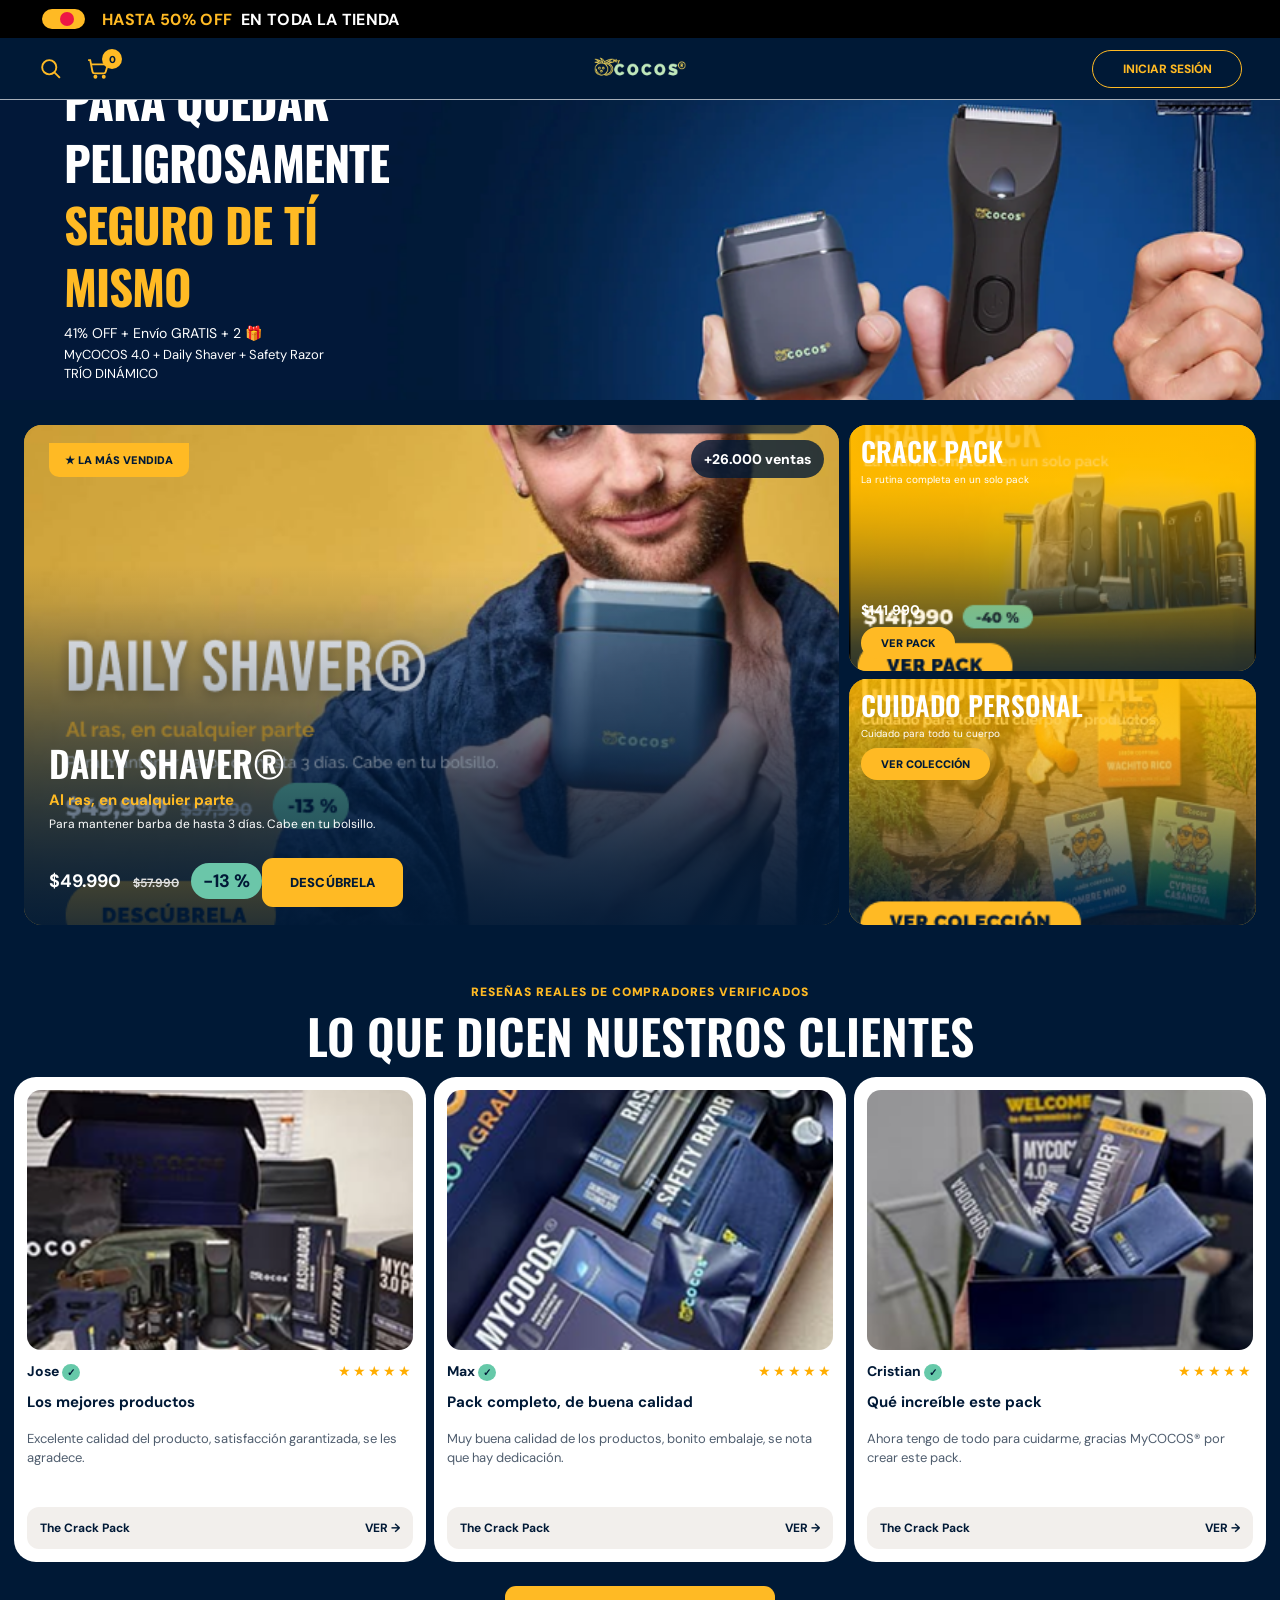
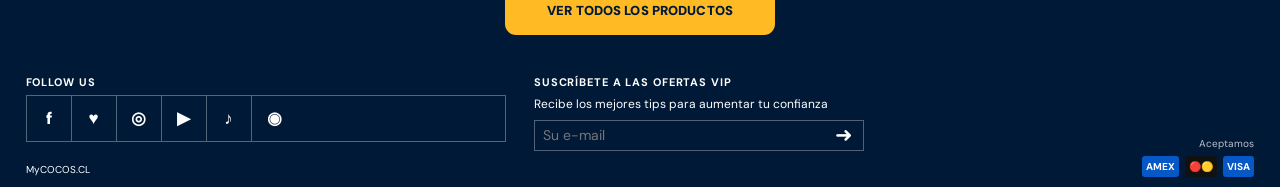
==== index.html @ d2a51f6f "Fix home hero banner to fill full-width image area" ====
<!doctype html>
<html lang="es">

<head>
    <meta charset="utf-8">
    <meta name="viewport" content="width=device-width, initial-scale=1">
    <meta name="theme-color" content="#001936">
    <meta name="description" content="MyCOCOS: herramientas y packs para el cuidado masculino.">
    <title>MyCOCOS® | Cuidado masculino</title>
    <link rel="preconnect" href="https://fonts.googleapis.com">
    <link rel="preconnect" href="https://fonts.gstatic.com" crossorigin>
    <link
        href="https://fonts.googleapis.com/css2?family=DM+Sans:wght@400;500;600;700;800;900&family=Oswald:wght@500;600;700&display=swap"
        rel="stylesheet">
    <link rel="stylesheet" href="static/css/style.css?v=20261113-homebanner">
    <script src="static/js/script.js?v=20261113-homebanner" defer></script>
</head>

<body>
    <div class="sale-bar"><span class="sale-switch"><i></i></span><strong>HASTA 50% OFF</strong><b>EN TODA LA TIENDA</b>
    </div>
    <header class="site-header">
        <div class="header-left"><button class="icon-button" id="searchToggle" aria-label="Buscar"><svg
                    viewBox="0 0 24 24">
                    <circle cx="10.8" cy="10.8" r="6.8" />
                    <path d="m16 16 5 5" />
                </svg></button><a class="header-cart" href="pages/carrito.html" aria-label="Carrito"><svg
                    viewBox="0 0 24 24">
                    <path d="M3 4h2l2.2 11.1a2 2 0 0 0 2 1.6h8.7a2 2 0 0 0 1.9-1.4L22 8H6" />
                    <circle cx="10" cy="20" r="1" />
                    <circle cx="18" cy="20" r="1" />
                </svg><span id="headerCartCount">0</span></a></div><a class="brand" href="index.html"><img
                src="static/images/logo.png" alt="MyCOCOS"></a><a class="account-link"
            href="pages/registro.html">INICIAR SESIÓN</a><button class="menu-toggle" id="menuToggle"
            aria-label="Abrir navegación"><span></span><span></span><span></span></button>
    </header>
    <nav class="mobile-nav" id="mainNav"><a href="index.html">Inicio</a><a href="pages/packs.html">Packs & Kits</a><a
            href="pages/registro.html">Registrarse</a><a href="pages/carrito.html">Carrito</a></nav>
    <div class="search-panel" id="searchPanel" hidden><input id="siteSearch" type="search"
            placeholder="Buscar productos..."><button id="searchGo">BUSCAR</button></div>
    <main class="page-shell">
        <section class="home-hero">
            <div class="hero-copy">
                <p class="hero-rating">★★★★★ &nbsp; +4.500 reseñas &nbsp; | &nbsp; Marca #1 en cuidado masculino</p>
                <h1>PARA QUEDAR<br>PELIGROSAMENTE<br><em>SEGURO DE TÍ<br>MISMO</em></h1>
                <p class="hero-offer">41% OFF + Envío GRATIS + 2 🎁</p>
                <p class="hero-products">MyCOCOS 4.0 + Daily Shaver + Safety Razor<br>TRÍO DINÁMICO</p><a
                    class="yellow-button" href="pages/packs.html">VER TODOS LOS PRODUCTOS</a>
            </div>
            <div class="hero-image"><img src="static/images/bannerAzul.png"
                    alt="Herramientas de cuidado personal MyCOCOS"></div>
        </section>
        <section class="home-feature-grid">
            <article class="feature-main"><img src="static/images/dialyShaverAdd.png" alt="Daily Shaver MyCOCOS">
                <div class="feature-overlay"><span class="ribbon">★ LA MÁS VENDIDA</span><span
                        class="sales-pill">+26.000 ventas</span>
                    <div>
                        <h2>DAILY SHAVER®</h2>
                        <h3>Al ras, en cualquier parte</h3>
                        <p>Para mantener barba de hasta 3 días. Cabe en tu bolsillo.</p><strong>$49.990
                            <del>$57.990</del> <i>-13 %</i></strong><a href="pages/packs.html"
                            class="yellow-button">DESCÚBRELA</a>
                    </div>
                </div>
            </article>
            <div class="feature-side">
                <article><img src="static/images/crackPackAdd.png" alt="The Crack Pack">
                    <div>
                        <h2>CRACK PACK</h2>
                        <p>La rutina completa en un solo pack</p><strong>$141.990</strong><a href="pages/packs.html">VER
                            PACK</a>
                    </div>
                </article>
                <article><img
                        src="static/images/CuidadoPersonalAdd.png"
                        alt="Cuidado personal">
                    <div>
                        <h2>CUIDADO PERSONAL</h2>
                        <p>Cuidado para todo tu cuerpo</p><a href="pages/packs.html">VER COLECCIÓN</a>
                    </div>
                </article>
            </div>
        </section>
        <section class="reviews-section">
            <p class="eyebrow">RESEÑAS REALES DE COMPRADORES VERIFICADOS</p>
            <h2>LO QUE DICEN NUESTROS CLIENTES</h2>
            <div class="review-grid">
                <article class="review-card"><img src="static/images/Foto de Jose con The Crack Pack.png"
                        alt="Productos MyCOCOS">
                    <div class="review-head"><b>Jose <i>✓</i></b><span>★★★★★</span></div>
                    <h3>Los mejores productos</h3>
                    <p>Excelente calidad del producto, satisfacción garantizada, se les agradece.</p><a
                        href="pages/packs.html">The Crack Pack <b>VER →</b></a>
                </article>
                <article class="review-card"><img src="static/images/Foto de Max con The Crack Pack.png"
                        alt="Pack MyCOCOS">
                    <div class="review-head"><b>Max <i>✓</i></b><span>★★★★★</span></div>
                    <h3>Pack completo, de buena calidad</h3>
                    <p>Muy buena calidad de los productos, bonito embalaje, se nota que hay dedicación.</p><a
                        href="pages/packs.html">The Crack Pack <b>VER →</b></a>
                </article>
                <article class="review-card"><img src="static/images/Foto de Cristian con The Crack Pack.png"
                        alt="Cliente con pack MyCOCOS">
                    <div class="review-head"><b>Cristian <i>✓</i></b><span>★★★★★</span></div>
                    <h3>Qué increíble este pack</h3>
                    <p>Ahora tengo de todo para cuidarme, gracias MyCOCOS® por crear este pack.</p><a
                        href="pages/packs.html">The Crack Pack <b>VER →</b></a>
                </article>
            </div><a href="pages/packs.html" class="yellow-button reviews-cta">VER TODOS LOS PRODUCTOS</a>
        </section>
    </main>
    <footer class="site-footer">
        <div class="social-footer">
            <p>FOLLOW US</p>
            <div class="social-icons"><a href="#" aria-label="Facebook">f</a><a href="#" aria-label="Twitter">♥</a><a
                    href="#" aria-label="Instagram">◎</a><a href="#" aria-label="YouTube">▶</a><a href="#"
                    aria-label="TikTok">♪</a><a href="#" aria-label="Spotify">◉</a></div><small>MyCOCOS.CL</small>
        </div>
        <div class="newsletter">
            <p>SUSCRÍBETE A LAS OFERTAS VIP</p><span>Recibe los mejores tips para aumentar tu confianza</span>
            <form id="newsletterForm"><input type="email" placeholder="Su e-mail" required><button
                    aria-label="Suscribirse">➜</button></form>
        </div>
        <div class="payments"><span>Aceptamos</span><b>AMEX</b><b>🔴🟡</b><b>VISA</b></div>
    </footer>
    <div class="toast" id="toast" role="status" hidden></div>
</body>

</html>
---- static/css/style.css ----
:root{--blue:#001936;--gold:#ffba24;--ink:#050505;--white:#fff;--mint:#c7e8c7;--font:'DM Sans',Arial,sans-serif;--display:'Oswald',Impact,sans-serif}
*{box-sizing:border-box}html{scroll-behavior:smooth}body{margin:0;background:var(--blue);color:#fff;font-family:var(--font);font-size:14px}a{color:inherit;text-decoration:none}button,input{font:inherit}button{cursor:pointer}[hidden]{display:none!important}
.sale-bar{height:38px;background:#000;display:flex;align-items:center;gap:9px;padding:0 clamp(18px,4.3vw,42px);font-size:clamp(11px,1.6vw,16px);font-weight:900;letter-spacing:.02em}.sale-bar strong{color:var(--gold)}.sale-switch{width:43px;height:20px;border-radius:20px;background:var(--gold);display:inline-flex;align-items:center;padding:3px;margin-right:8px}.sale-switch i{width:14px;height:14px;border-radius:50%;background:#ed1745;margin-left:15px}
.site-header{height:62px;background:var(--blue);display:grid;grid-template-columns:1fr 1fr 1fr;align-items:center;padding:0 clamp(18px,4vw,38px);border-bottom:1px solid rgba(255,255,255,.65);position:relative;z-index:10}.header-left{display:flex;align-items:center;gap:22px}.icon-button,.header-cart{border:0;background:none;color:var(--gold);padding:0;display:flex;align-items:center;position:relative}.icon-button svg,.header-cart svg{width:25px;height:25px;fill:none;stroke:currentColor;stroke-width:1.8}.header-cart span{position:absolute;left:17px;top:-7px;background:var(--gold);color:var(--blue);width:20px;height:20px;border-radius:50%;display:grid;place-items:center;font-size:10px;font-weight:900}.brand{justify-self:center;display:flex;align-items:center}.brand img{width:165px;height:48px;object-fit:contain}.account-link{justify-self:end;border:1px solid var(--gold);border-radius:30px;color:var(--gold);font-size:12px;font-weight:800;padding:10px 28px;min-width:150px;text-align:center}.menu-toggle{display:none}.mobile-nav{display:none}.search-panel{position:absolute;right:20px;top:100px;z-index:20;background:#fff;padding:12px;box-shadow:0 5px 20px #0004}.search-panel input{padding:12px;border:1px solid #ddd}.search-panel button{padding:12px;background:var(--gold);border:0;font-weight:800}
.page-section{display:block}
.home-hero{min-height:390px;display:grid;grid-template-columns:48% 52%;align-items:center;position:relative;overflow:hidden;padding:28px clamp(24px,10.2vw,90px);background:radial-gradient(ellipse at 80% 50%,#124b88 0,#062d59 45%,var(--blue) 78%)}.hero-copy{position:relative;z-index:2}.hero-rating{font-size:11px;font-weight:700;margin:0 0 12px}.hero-rating:first-letter{color:var(--gold)}.home-hero h1{font:700 clamp(35px,4.3vw,47px)/1.32 var(--display);margin:0;letter-spacing:-.02em}.home-hero h1 em{font-style:normal;color:var(--gold)}.hero-offer{margin:7px 0 0;font-size:14px}.hero-products{margin:4px 0 15px;font-size:13px;line-height:1.4}.hero-image{height:100%;min-height:320px;display:flex;align-items:center;justify-content:center}.hero-image img{width:100%;height:100%;max-height:380px;object-fit:contain}.yellow-button{display:inline-flex;align-items:center;justify-content:center;background:var(--gold);color:var(--blue);font-weight:900;border-radius:11px;padding:16px 28px;font-size:13px;letter-spacing:.01em}.hero-copy .yellow-button{position:absolute;right:-410px;bottom:-48px;min-width:270px}
.home-feature-grid{padding:25px clamp(18px,3vw,24px);display:grid;grid-template-columns:2fr 1fr;gap:8px;background:var(--blue)}.feature-main,.feature-side article{position:relative;overflow:hidden;border-radius:18px;min-height:400px;background:#d5a32d}.feature-main>img{width:100%;height:100%;position:absolute;inset:0;object-fit:cover}.feature-overlay{position:absolute;inset:0;padding:18px 25px;display:flex;flex-direction:column;justify-content:space-between;background:linear-gradient(0deg,#001936d9,transparent 72%)}.ribbon{background:var(--gold);color:var(--blue);padding:10px 16px;border-radius:0 0 10px 10px;align-self:flex-start;font-weight:900;font-size:11px}.sales-pill{position:absolute;right:15px;top:15px;background:#001936c9;border-radius:20px;padding:10px 13px;font-weight:800}.feature-overlay h2,.feature-side h2{font:600 36px/1.05 var(--display);margin:0 0 8px}.feature-overlay h3{color:var(--gold);font-size:15px;margin:0 0 6px}.feature-overlay p{font-size:12px;margin:0 0 8px}.feature-overlay strong{font-size:18px}.feature-overlay del{font-size:12px;color:#ddd;margin-left:8px}.feature-overlay strong i{font-style:normal;background:#6bc6a9;color:var(--blue);padding:6px 12px;border-radius:18px;margin-left:8px}.feature-overlay .yellow-button{margin-top:18px}.feature-side{display:grid;grid-template-rows:1fr 1fr;gap:8px}.feature-side article{min-height:196px}.feature-side article>img{width:100%;height:100%;position:absolute;inset:0;object-fit:cover}.feature-side article:after{content:"";position:absolute;inset:0;background:linear-gradient(180deg,#ffb900d9,transparent 90%)}.feature-side article div{position:absolute;z-index:1;inset:12px;display:flex;flex-direction:column;align-items:flex-start}.feature-side h2{font-size:27px}.feature-side p{font-size:10px;margin:0}.feature-side strong{margin-top:auto;font-size:14px}.feature-side a{background:var(--gold);color:var(--blue);padding:9px 20px;border-radius:20px;font-size:11px;font-weight:900;margin-top:8px}
.reviews-section{padding:34px 14px 25px;text-align:center}.eyebrow{color:var(--gold);font-size:12px;font-weight:900;letter-spacing:.08em;margin:0 0 10px}.reviews-section>h2{font:600 clamp(31px,4.3vw,48px)/1.1 var(--display);margin:0 0 14px}.review-grid{display:grid;grid-template-columns:repeat(3,minmax(0,1fr));gap:8px}.review-card{background:#fff;color:var(--blue);border-radius:22px;padding:13px;text-align:left;display:flex;flex-direction:column;min-width:0}.review-card>img{width:100%;height:230px;object-fit:cover;border-radius:14px}.review-head{display:flex;justify-content:space-between;align-items:center;margin:12px 0 8px}.review-head b{font-size:14px}.review-head i{font-style:normal;background:#66c9a9;border-radius:50%;padding:2px 5px;font-size:10px}.review-head span{color:#ffad00;letter-spacing:2px}.review-card h3{font-size:15px;margin:4px 0}.review-card p{color:#4f5d6e;line-height:1.5;font-size:13px;min-height:65px}.review-card>a{background:#f2efec;border-radius:12px;padding:13px;margin-top:auto;font-size:12px;font-weight:700;display:flex;justify-content:space-between}.reviews-cta{margin-top:24px;min-width:270px}
.packs-page{background:var(--blue)}.packs-banner{height:185px;background:linear-gradient(110deg,#ffb900,#ffdc45);color:#fff;display:flex;align-items:center;justify-content:space-between;padding:18px 3.5%;overflow:hidden}.packs-banner h1{font:700 clamp(27px,4vw,39px)/1.05 var(--font);margin:0 0 8px}.packs-banner strong{font-size:11px}.packs-banner small{display:block;font-size:8px}.packs-banner img{height:100%;width:52%;object-fit:contain;object-position:center}
.catalog-section{padding:32px 2.7% 24px}.product-grid{display:grid;grid-template-columns:repeat(2,minmax(0,1fr));gap:28px 5.5%}.product-card{min-width:0;color:#fff}.product-photo{position:relative;background:#f1eeeb;aspect-ratio:1/1;overflow:hidden}.product-photo img{width:100%;height:100%;object-fit:contain}.discount-tag,.gift-tag,.new-tag{position:absolute;top:7px;left:7px;background:#65c9aa;color:var(--blue);font-size:9px;font-weight:900;padding:5px 7px;border-radius:3px}.gift-tag{left:auto;right:7px}.new-tag{left:auto;right:7px;top:40px;background:var(--blue);color:#fff;font-size:18px}.product-info{padding:9px 0 0}.product-info h3{font-size:10px;line-height:1.25;text-transform:uppercase;font-weight:500;margin:0 0 6px;min-height:25px}.product-rating{font-size:9px;margin:0 0 7px;color:#fff}.product-rating span{color:#ffb800;font-size:13px;letter-spacing:1px}.product-prices{font-size:9px;color:#8d9db0;margin-bottom:9px}.product-prices del{margin-right:8px}.product-prices strong{color:#65c9aa;font-size:12px}.add-button{width:100%;height:36px;background:var(--gold);border:0;border-radius:4px;color:#050505;font-size:9px;font-weight:900}.store-block{padding:45px 2.7%;display:grid;grid-template-columns:1fr 1fr;gap:18px;align-items:center}.store-block>img{width:100%;height:220px;object-fit:cover;border-radius:12px}.store-block h2{font:700 24px/1.1 var(--font);margin:8px 0}.store-block p{font-size:9px;line-height:1.5}.store-block b{font-size:9px}.open-label{font-size:8px;background:#274d68;padding:5px 9px;border-radius:20px}.store-block>div>div{display:flex;gap:8px;margin-top:12px}.store-block a{background:var(--gold);color:var(--blue);font-size:9px;font-weight:900;padding:8px 10px;border-radius:6px}.store-block a+ a{background:transparent;border:1px solid #7890a7;color:#fff}.second-catalog{padding-top:5px}
.register-page{min-height:570px;background:var(--blue);display:flex;justify-content:center;text-align:center}.register-content{width:min(100%,480px);padding:18px 24px 28px}.register-content h1{font:900 44px/1.1 var(--font);margin:0 0 7px}.register-content>p{font-size:14px;font-weight:800;margin:0 0 30px}.social-login{display:flex;flex-direction:column;gap:12px;margin:0 auto 17px;width:228px}.social-login button{height:39px;background:transparent;border:1px solid #fff;border-radius:25px;color:#fff;font-size:12px;font-weight:700}.register-content form{width:228px;margin:auto;display:flex;flex-direction:column;gap:11px}.register-content input{height:39px;border:0;background:#fff;padding:0 12px;color:#222;font-size:13px;font-weight:600}.register-submit{display:inline-flex;align-items:center;justify-content:center;min-height:42px;padding:10px 18px;background:var(--gold);border:0;border-radius:24px;color:var(--blue);font-size:12px;font-weight:900;cursor:pointer}.forgot{margin-top:21px!important;font-size:14px!important;font-weight:500!important;color:#b6c4d4}.forgot a{color:#fff;font-weight:800}.form-feedback{color:var(--gold);font-size:12px}
.cart-page{background:#fff;color:#000;min-height:342px}.cart-empty-state{text-align:center;padding:12px 15px 18px;min-height:342px;display:flex;flex-direction:column;align-items:center}.cart-empty-state h1{font:900 38px/1.15 var(--font);margin:0 0 4px}.cart-empty-state h2{font-size:13px;font-weight:900;margin:0 0 15px}.empty-cart-icon{width:112px;height:112px;margin:0 auto 75px}.cart-return{background:var(--blue);color:#fff;border-radius:22px;padding:9px 20px;font-size:10px;font-weight:900}.cart-filled{max-width:800px;margin:auto;padding:24px;color:var(--blue)}.cart-filled h1{text-align:center}.cart-item{display:grid;grid-template-columns:85px 1fr auto;gap:15px;align-items:center;padding:12px 0;border-bottom:1px solid #ddd}.cart-item img{width:85px;height:85px;object-fit:contain;background:#f3f3f3}.cart-item h3{font-size:13px}.cart-item button{background:none;border:0;color:#555}.cart-total{display:flex;justify-content:space-between;padding:20px 0;font-weight:900}.cart-filled>button{background:var(--gold);border:0;padding:12px 25px;font-weight:900}
.site-footer{background:var(--blue);color:#fff;display:grid;grid-template-columns:1fr 1.15fr auto;gap:28px;padding:15px 2% 10px;min-height:120px}.social-footer>p,.newsletter>p{font-size:11px;letter-spacing:.08em;margin:0 0 6px;font-weight:700}.social-icons{display:flex;border:1px solid #53657a;margin-bottom:17px}.social-icons a{height:45px;min-width:45px;display:grid;place-items:center;border-right:1px solid #53657a;font-size:17px;font-weight:900}.social-icons a:last-child{border:0}.social-footer small{font-size:10px}.newsletter>span{font-size:12px;line-height:1.6;display:block;max-width:330px}.newsletter form{margin-top:6px;display:flex;border:1px solid #526176;max-width:330px;height:31px}.newsletter input{background:transparent;border:0;outline:0;color:#fff;padding:0 8px;min-width:0;flex:1}.newsletter button{border:0;background:transparent;color:#fff;font-size:21px;padding:0 10px}.payments{display:flex;align-items:flex-end;gap:6px;align-self:end;flex-wrap:wrap;max-width:140px;justify-content:flex-end}.payments span{width:100%;text-align:right;font-size:10px;color:#b7c0ca}.payments b{background:#0758c7;border-radius:3px;padding:4px;font-size:10px}.payments b:nth-child(3){background:#111}.toast{position:fixed;bottom:20px;left:50%;transform:translateX(-50%);background:#fff;color:var(--blue);padding:12px 20px;border-radius:8px;box-shadow:0 5px 20px #0003;z-index:50;font-weight:800}
@media(min-width:1000px){.home-hero{min-height:430px}.home-feature-grid{gap:10px}.feature-main{min-height:500px}.feature-side article{min-height:245px}.review-card>img{height:260px}.catalog-section{padding-left:3.5%;padding-right:3.5%}.product-grid{gap:32px 5%}.product-info h3{font-size:12px}.add-button{height:40px;font-size:11px}}
@media(max-width:650px){.sale-bar{height:24px;font-size:9px;padding:0 22px}.sale-switch{width:27px;height:13px;padding:2px;margin-right:3px}.sale-switch i{width:9px;height:9px;margin-left:10px}.site-header{height:36px;padding:0 20px}.brand img{width:95px;height:30px}.header-left{gap:12px}.icon-button svg,.header-cart svg{width:17px;height:17px}.header-cart span{width:14px;height:14px;left:12px;top:-5px;font-size:8px}.account-link{font-size:8px;padding:6px 13px;min-width:94px}.mobile-nav{position:absolute;top:60px;left:0;right:0;z-index:25;background:var(--blue);padding:15px 20px;display:none;flex-direction:column;gap:14px}.mobile-nav.open{display:flex}.menu-toggle{display:none}.home-hero{min-height:290px;padding:20px 6%;grid-template-columns:48% 52%;gap:0}.hero-rating{font-size:7px;margin-bottom:8px}.home-hero h1{font-size:clamp(23px,5.2vw,34px);line-height:1.28}.hero-offer,.hero-products{font-size:8px}.hero-copy .yellow-button{position:static;padding:10px 12px;font-size:9px;margin-top:6px}.hero-image{min-height:240px}.home-feature-grid{padding:14px 3%;grid-template-columns:2fr 1fr;gap:6px}.feature-main{min-height:240px;border-radius:12px}.feature-overlay{padding:9px}.ribbon{font-size:7px;padding:6px}.sales-pill{font-size:7px;top:7px;right:7px;padding:6px}.feature-overlay h2{font-size:23px}.feature-overlay h3{font-size:9px}.feature-overlay p{font-size:7px}.feature-overlay strong{font-size:11px}.feature-overlay del{font-size:8px}.feature-overlay .yellow-button{padding:8px 12px;font-size:8px;margin-top:8px}.feature-side{gap:6px}.feature-side article{min-height:117px;border-radius:10px}.feature-side article div{inset:7px}.feature-side h2{font-size:16px}.feature-side p{font-size:7px}.feature-side strong{font-size:9px}.feature-side a{font-size:7px;padding:6px 10px}.reviews-section{padding:25px 10px 20px}.eyebrow{font-size:8px}.reviews-section>h2{font-size:25px}.review-grid{gap:6px}.review-card{padding:7px;border-radius:14px}.review-card>img{height:120px;border-radius:9px}.review-head{margin:7px 0 5px}.review-head b{font-size:9px}.review-head span{font-size:8px;letter-spacing:0}.review-card h3{font-size:10px}.review-card p{font-size:8px;min-height:54px}.review-card>a{font-size:8px;padding:8px}.reviews-cta{font-size:9px;padding:12px 18px;margin-top:15px}.packs-banner{height:160px;padding:12px 4%}.packs-banner h1{font-size:24px}.packs-banner strong{font-size:8px}.packs-banner img{width:54%}.catalog-section{padding:25px 2.7%}.product-grid{gap:22px 8%}.product-info h3{font-size:8px;min-height:22px}.product-rating{font-size:7px}.product-rating span{font-size:10px}.product-prices{font-size:7px}.product-prices strong{font-size:9px}.add-button{height:29px;font-size:7px}.discount-tag,.gift-tag{font-size:7px;padding:4px}.store-block{padding:22px 2.7%;gap:10px}.store-block>img{height:145px;border-radius:8px}.store-block h2{font-size:18px}.store-block p,.store-block b{font-size:7px}.open-label{font-size:6px}.store-block a{font-size:7px;padding:6px}.register-page{min-height:500px}.register-content{padding-top:18px}.register-content h1{font-size:32px}.register-content>p{font-size:11px;margin-bottom:25px}.social-login{width:228px}.register-content form{width:228px}.register-content input{height:39px}.forgot{font-size:12px!important}.cart-page,.cart-empty-state{min-height:342px}.cart-empty-state{padding-top:13px}.cart-empty-state h1{font-size:38px}.cart-empty-state h2{font-size:12px}.empty-cart-icon{width:105px;height:105px;margin-bottom:75px}.site-footer{grid-template-columns:1fr 1.1fr auto;gap:12px;padding:12px 2% 8px;min-height:100px}.social-footer>p,.newsletter>p{font-size:8px}.social-icons a{min-width:29px;height:40px;font-size:12px}.social-footer small{font-size:8px}.newsletter>span{font-size:9px}.newsletter form{height:28px}.newsletter input{font-size:9px}.payments{max-width:75px;gap:3px}.payments span{font-size:7px}.payments b{font-size:7px;padding:3px}}
@media(max-width:420px){.account-link{min-width:82px;padding:5px 8px}.home-hero{grid-template-columns:1fr 1fr}.home-hero h1{font-size:22px}.hero-image{min-height:210px}.review-card>img{height:95px}.review-card p{font-size:7px}.social-icons a{min-width:24px}.newsletter>span{font-size:8px}}

/* Páginas independientes */
.page-shell{width:100%;min-height:60vh}.site-header a,.mobile-nav a{cursor:pointer}.search-panel{position:fixed;top:105px}.packs-page{display:block}.register-page{display:flex}.cart-page{display:block}
@media(max-width:650px){.site-header{grid-template-columns:1fr auto 1fr}.brand{grid-column:2}.account-link{grid-column:3}.mobile-nav{position:absolute}}


/* Banner Packs & Kits: la imagen ocupa toda la superficie */
.packs-banner{position:relative;isolation:isolate;background:#ffcf2e;overflow:hidden}
.packs-banner>img{position:absolute;inset:0;width:100%;height:100%;max-width:none;object-fit:cover;object-position:center;z-index:-1}
.packs-banner>div{position:relative;z-index:1;text-shadow:0 1px 2px rgba(0,0,0,.08)}
@media(max-width:650px){.packs-banner>img{width:100%;height:100%;object-fit:cover;object-position:center}}


/* Ajustes finales de fidelidad, accesibilidad y responsive */
.packs-banner{position:relative;isolation:isolate;background:#ffcf2e url('../images/bannerAmarillo.png') center/cover no-repeat}
.packs-banner>img{position:absolute;inset:0;width:100%;height:100%;max-width:none;object-fit:cover;object-position:center;z-index:0}
.packs-banner>div{position:relative;z-index:1;max-width:42%;text-shadow:0 1px 2px rgba(0,0,0,.12)}
.register-content form{gap:12px}
.empty-cart-icon{margin-bottom:22px}
.menu-toggle{border:0;background:transparent;color:var(--gold);width:34px;height:32px;padding:6px;align-items:center;justify-content:center;flex-direction:column;gap:4px}
.menu-toggle span{display:block;width:20px;height:2px;background:currentColor;border-radius:2px}
.no-results{grid-column:1/-1;text-align:center;padding:40px 12px;color:#fff}
@media(max-width:650px){
 .packs-banner{height:160px;background-position:center}
 .packs-banner>img{object-position:center}
 .packs-banner>div{max-width:48%}
 .menu-toggle{display:flex;grid-column:4;grid-row:1;justify-self:end}
 .site-header{grid-template-columns:1fr auto auto auto;column-gap:12px}
 .brand{grid-column:2;grid-row:1}
 .account-link{grid-column:3;grid-row:1;justify-self:end}
 .menu-toggle{grid-column:4}
 .mobile-nav{top:60px}
 .cart-empty-state{min-height:310px}
 .empty-cart-icon{margin-bottom:22px}
}


/* HOME HERO: usar bannerAzul como imagen completa de fondo */
.home-hero{
  display:block;
  position:relative;
  min-height:clamp(190px,25vw,300px);
  height:clamp(190px,25vw,300px);
  padding:28px clamp(24px,5vw,64px);
  overflow:hidden;
  background:var(--blue);
  isolation:isolate;
}
.home-hero .hero-image{
  position:absolute;
  inset:0;
  width:100%;
  height:100%;
  min-height:0;
  z-index:-1;
  display:block;
}
.home-hero .hero-image img{
  display:block;
  width:100%;
  height:100%;
  max-height:none;
  object-fit:cover;
  object-position:center;
}
.home-hero .hero-copy{
  width:min(48%,560px);
  height:100%;
  display:flex;
  flex-direction:column;
  justify-content:center;
  align-items:flex-start;
}
.home-hero .hero-copy .yellow-button{
  position:static;
  right:auto;
  bottom:auto;
  margin-top:10px;
}
@media(max-width:650px){
  .home-hero{
    height:clamp(170px,42vw,230px);
    min-height:170px;
    padding:14px 4%;
  }
  .home-hero .hero-image img{
    object-fit:cover;
    object-position:center;
  }
  .home-hero .hero-copy{width:52%}
  .home-hero h1{font-size:clamp(19px,5vw,29px);line-height:1.12}
  .home-hero .hero-rating{font-size:6px}
  .home-hero .hero-offer,.home-hero .hero-products{font-size:7px}
  .home-hero .hero-copy .yellow-button{font-size:8px;padding:8px 10px}
}
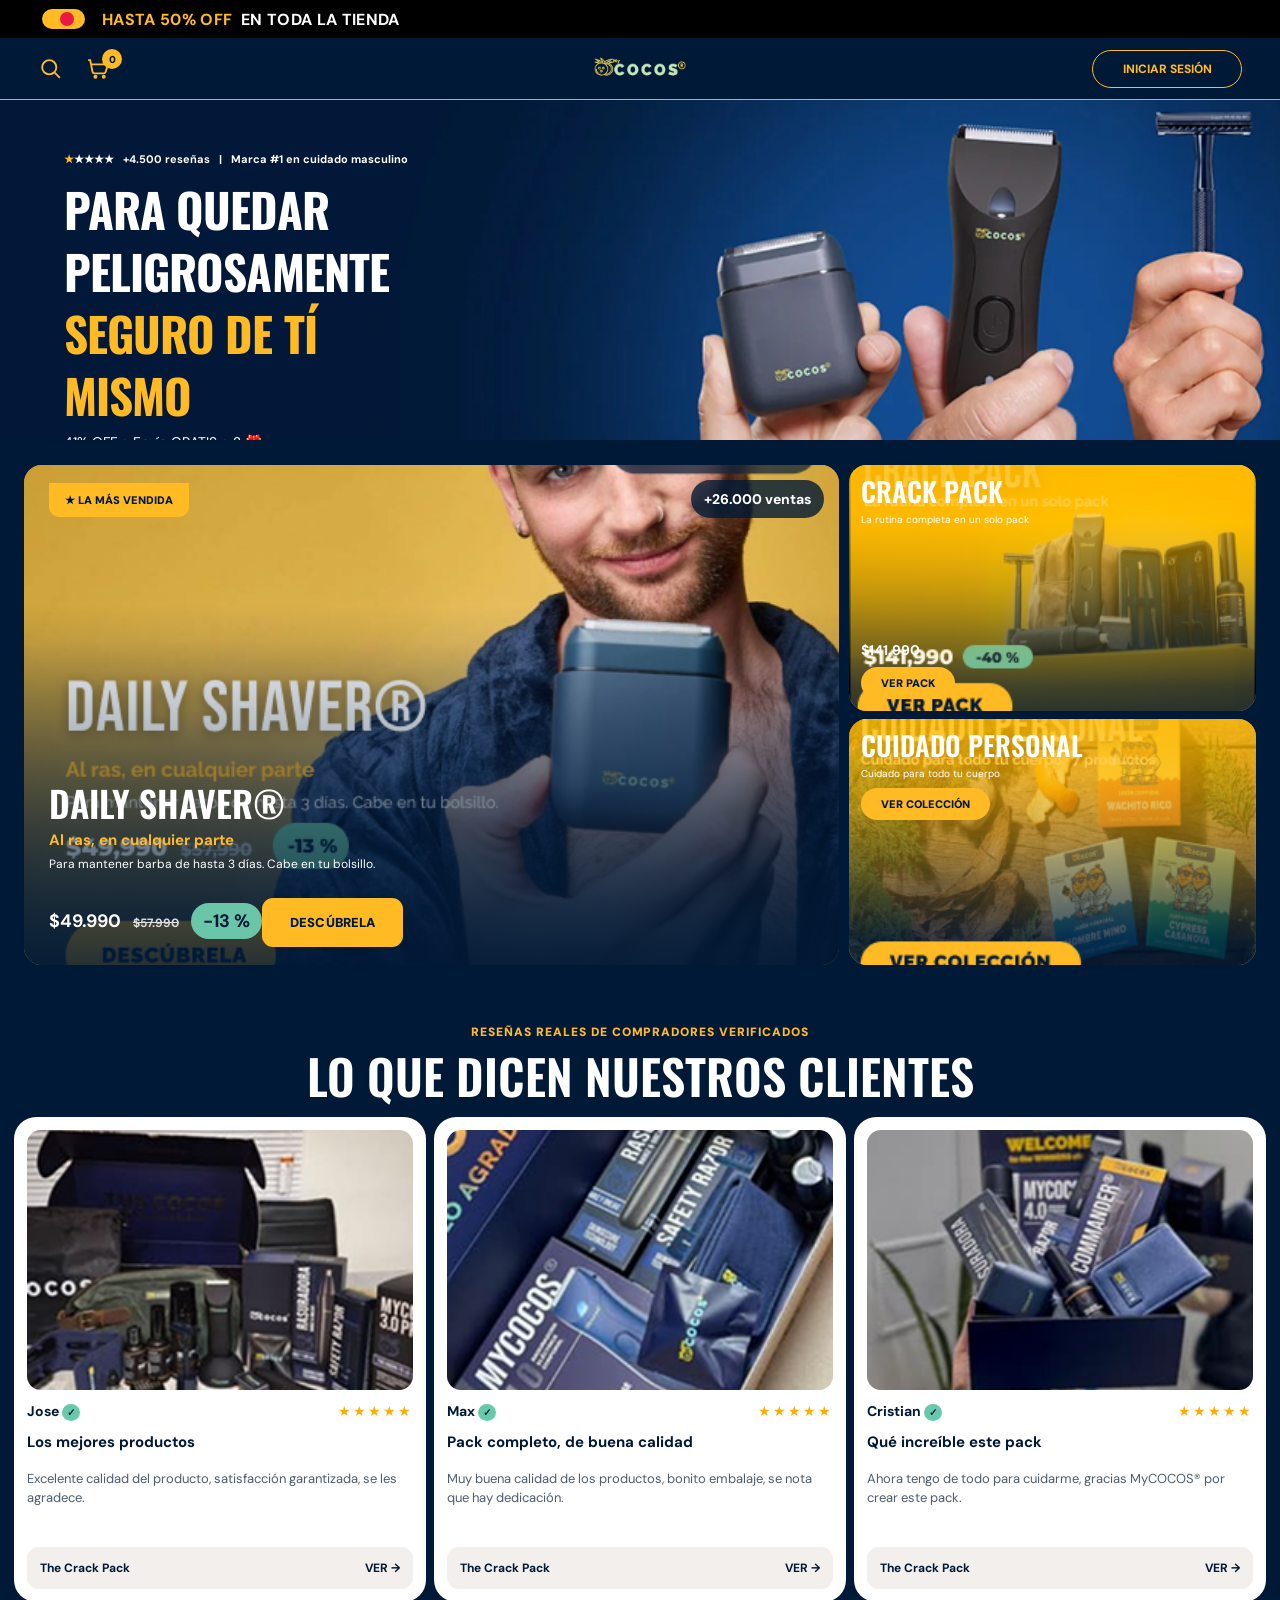
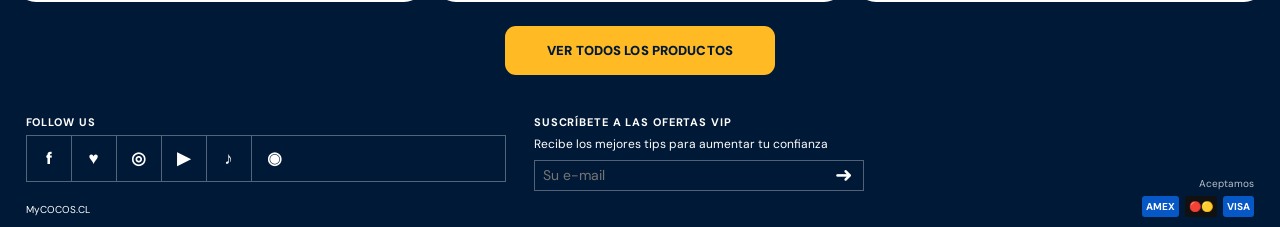
==== commit 7e2879a5: "Add breathing room above MyCOCOS home hero headline" ====
--- a/index.html
+++ b/index.html
@@ -12,7 +12,7 @@
     <link
         href="https://fonts.googleapis.com/css2?family=DM+Sans:wght@400;500;600;700;800;900&family=Oswald:wght@500;600;700&display=swap"
         rel="stylesheet">
-    <link rel="stylesheet" href="static/css/style.css?v=20261113-homebanner">
+    <link rel="stylesheet" href="static/css/style.css?v=20261113-homebanner-spacing">
     <script src="static/js/script.js?v=20261113-homebanner" defer></script>
 </head>
 
--- a/static/css/style.css
+++ b/static/css/style.css
@@ -109,3 +109,28 @@
   .home-hero .hero-offer,.home-hero .hero-products{font-size:7px}
   .home-hero .hero-copy .yellow-button{font-size:8px;padding:8px 10px}
 }
+
+
+/* HOME: despejar el encabezado del hero para que el titular no roce el header */
+.home-hero{
+  height:340px;
+  min-height:340px;
+  padding:44px clamp(24px,5vw,64px) 28px;
+}
+.home-hero .hero-copy{
+  height:auto;
+  min-height:100%;
+  justify-content:center;
+  transform:translateY(8px);
+}
+@media(max-width:650px){
+  .home-hero{
+    height:250px;
+    min-height:250px;
+    padding:24px 4% 16px;
+  }
+  .home-hero .hero-copy{
+    min-height:100%;
+    transform:translateY(5px);
+  }
+}
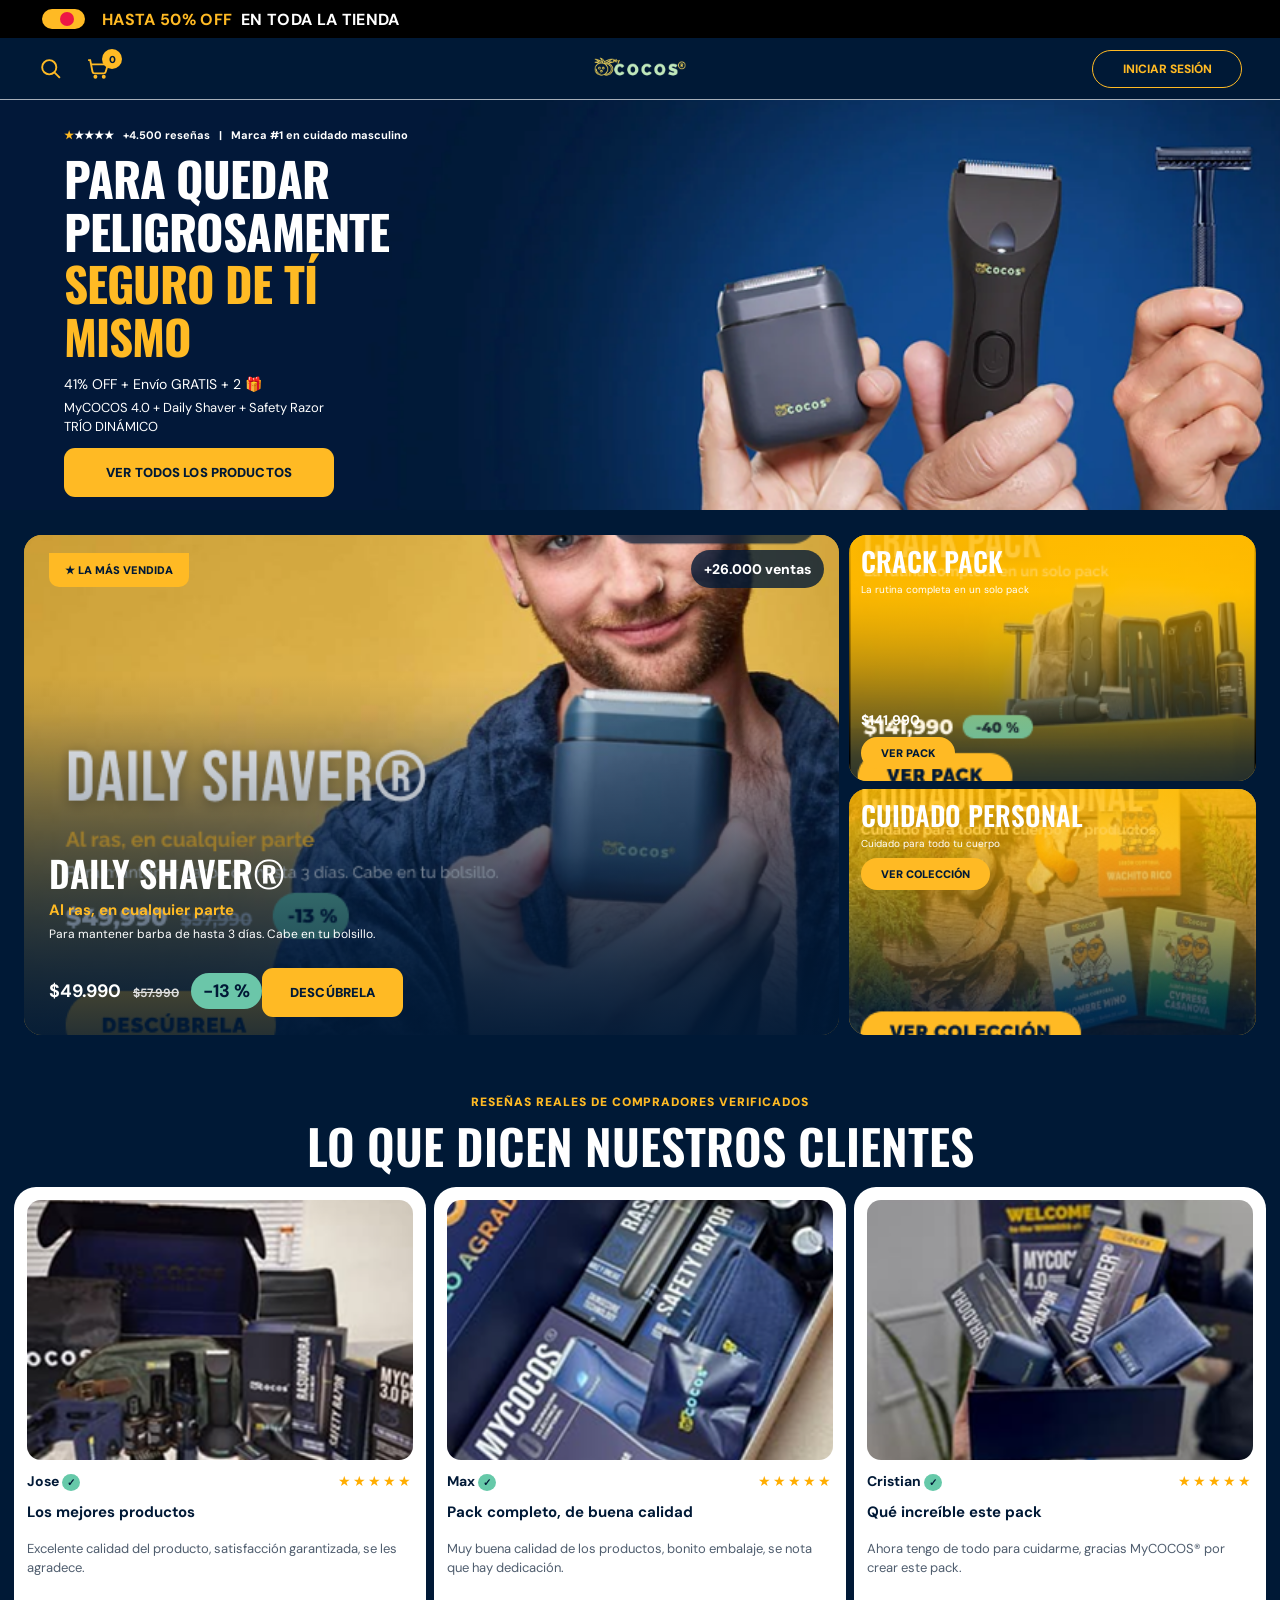
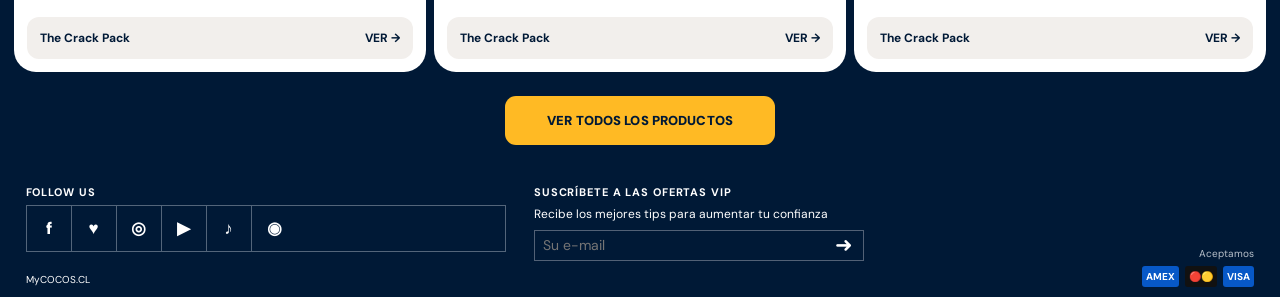
==== commit 43f57732: "Prevent home hero offer and gift copy from clipping" ====
--- a/index.html
+++ b/index.html
@@ -12,7 +12,7 @@
     <link
         href="https://fonts.googleapis.com/css2?family=DM+Sans:wght@400;500;600;700;800;900&family=Oswald:wght@500;600;700&display=swap"
         rel="stylesheet">
-    <link rel="stylesheet" href="static/css/style.css?v=20261113-homebanner-spacing">
+    <link rel="stylesheet" href="static/css/style.css?v=20261113-herocopy-fix">
     <script src="static/js/script.js?v=20261113-homebanner" defer></script>
 </head>
 
--- a/static/css/style.css
+++ b/static/css/style.css
@@ -134,3 +134,59 @@
     transform:translateY(5px);
   }
 }
+
+
+/* HOME HERO: evitar que la oferta y el texto de regalos queden cortados */
+.home-hero{
+  height:410px;
+  min-height:410px;
+  overflow:visible;
+  padding-top:28px;
+  padding-bottom:28px;
+}
+.home-hero .hero-copy{
+  height:auto;
+  min-height:0;
+  justify-content:center;
+  gap:0;
+  transform:none;
+  position:relative;
+  z-index:2;
+}
+.home-hero .hero-rating{margin:0 0 10px}
+.home-hero h1{margin:0 0 12px;line-height:1.12}
+.home-hero .hero-offer{
+  display:block;
+  margin:0 0 6px;
+  line-height:1.35;
+}
+.home-hero .hero-products{
+  display:block;
+  margin:0 0 8px;
+  line-height:1.4;
+}
+.home-hero .hero-copy .yellow-button{margin-top:4px}
+.home-hero .hero-image{z-index:0;pointer-events:none}
+.home-hero .hero-copy{z-index:1}
+@media(max-width:650px){
+  .home-hero{
+    height:330px;
+    min-height:330px;
+    padding:22px 4% 20px;
+    overflow:visible;
+  }
+  .home-hero .hero-copy{
+    width:54%;
+    height:auto;
+    min-height:0;
+    transform:none;
+  }
+  .home-hero .hero-rating{font-size:6px;margin-bottom:7px}
+  .home-hero h1{font-size:clamp(19px,5vw,27px);line-height:1.12;margin-bottom:9px}
+  .home-hero .hero-offer,.home-hero .hero-products{
+    font-size:7px;
+    line-height:1.35;
+    margin-bottom:5px;
+  }
+  .home-hero .hero-copy .yellow-button{margin-top:4px}
+}
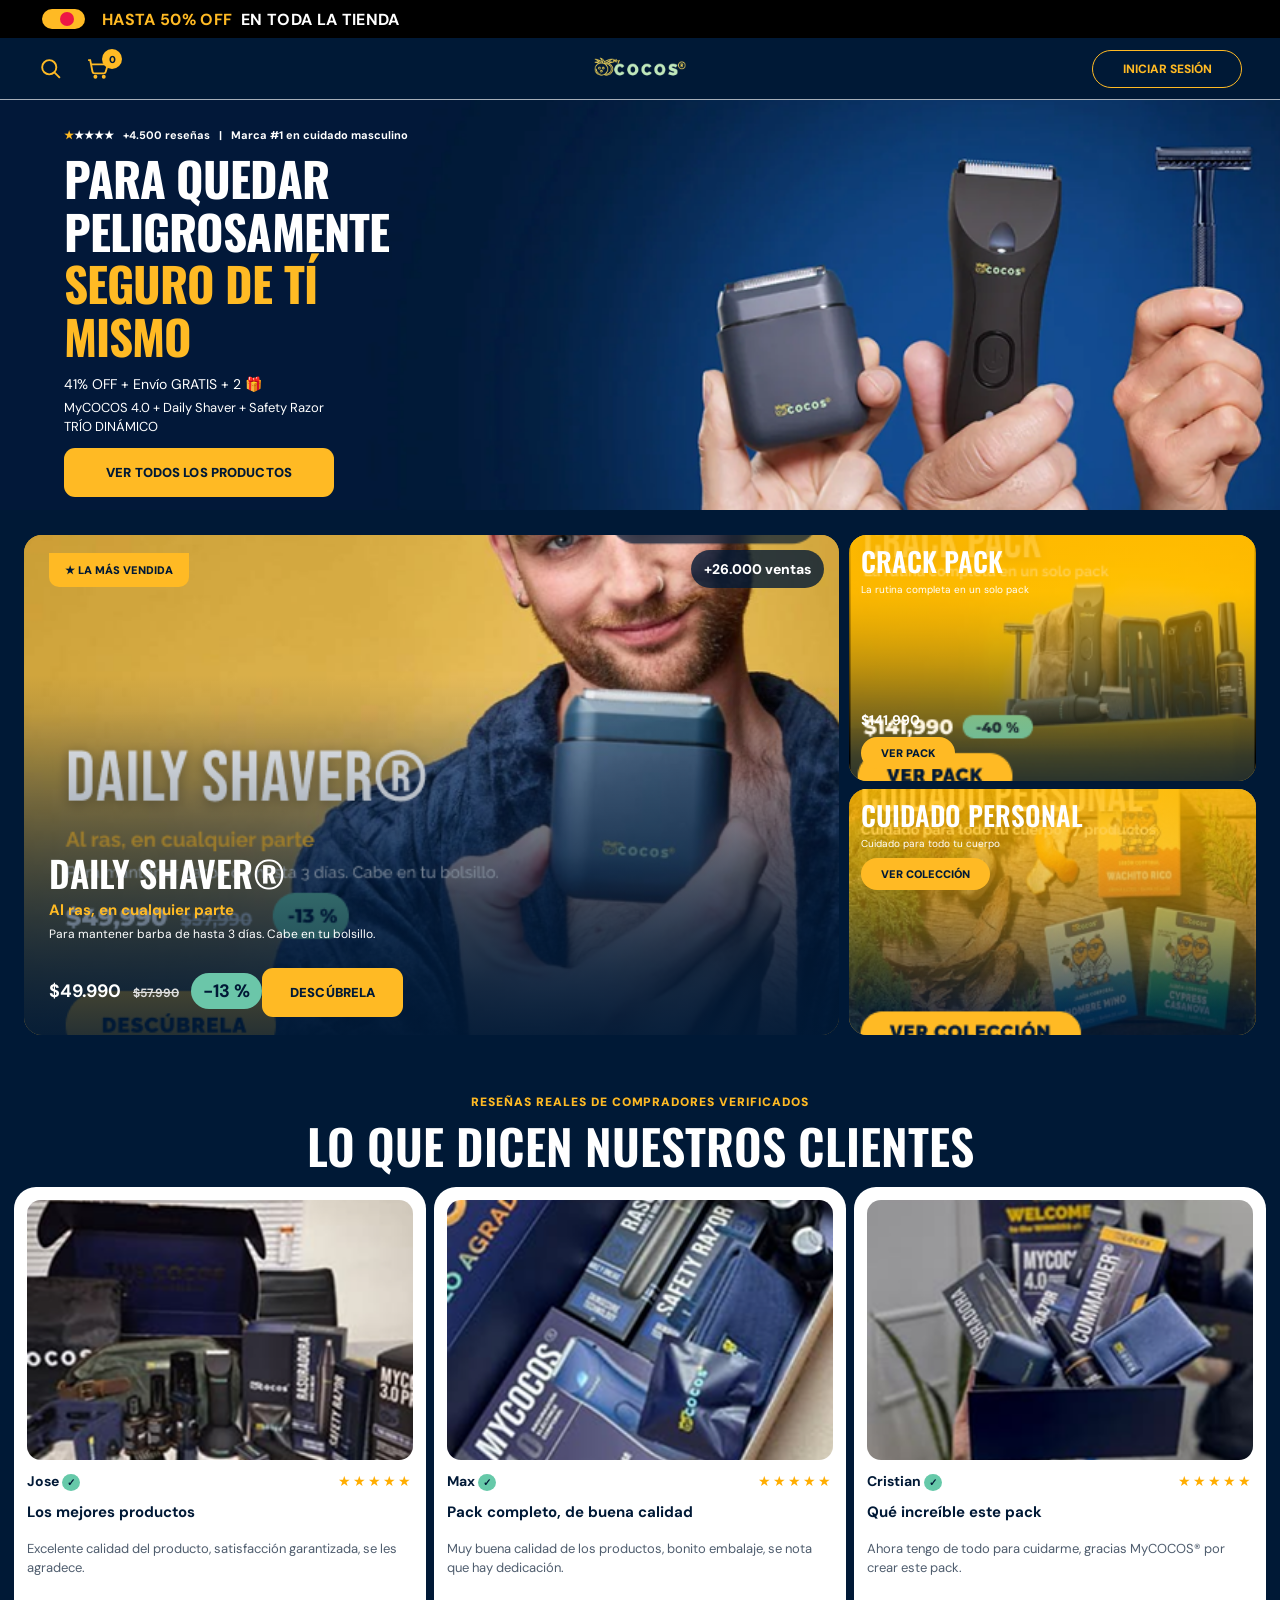
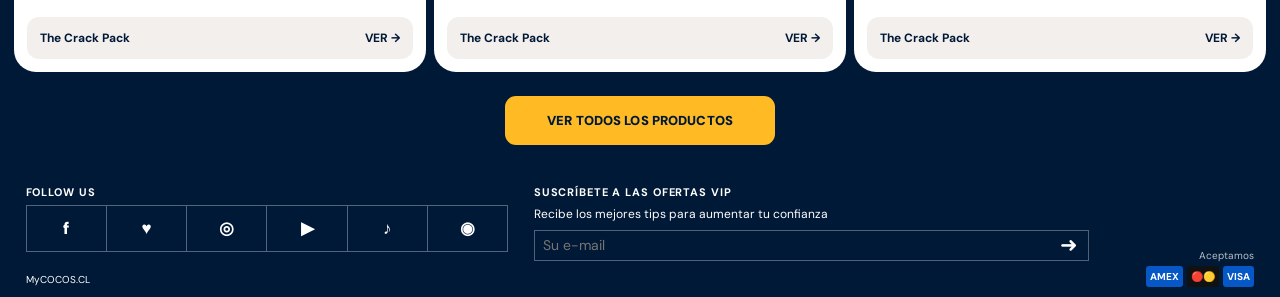
==== commit afb668ea: "Fix footer grid overflow across all MyCOCOS pages" ====
--- a/index.html
+++ b/index.html
@@ -12,7 +12,7 @@
     <link
         href="https://fonts.googleapis.com/css2?family=DM+Sans:wght@400;500;600;700;800;900&family=Oswald:wght@500;600;700&display=swap"
         rel="stylesheet">
-    <link rel="stylesheet" href="static/css/style.css?v=20261113-herocopy-fix">
+    <link rel="stylesheet" href="static/css/style.css?v=20261113-footerfix">
     <script src="static/js/script.js?v=20261113-homebanner" defer></script>
 </head>
 
--- a/static/css/style.css
+++ b/static/css/style.css
@@ -190,3 +190,36 @@
   }
   .home-hero .hero-copy .yellow-button{margin-top:4px}
 }
+
+
+/* FOOTER: prevent the payment block from forcing the grid wider than the viewport */
+.site-footer{
+  box-sizing:border-box;
+  width:100%;
+  max-width:100%;
+  min-width:0;
+  grid-template-columns:minmax(0,1fr) minmax(0,1.15fr) minmax(0,140px);
+  column-gap:clamp(10px,2vw,28px);
+  overflow:hidden;
+}
+.site-footer>*{min-width:0;max-width:100%;box-sizing:border-box}
+.social-footer,.newsletter{min-width:0;max-width:100%}
+.social-icons{width:100%;min-width:0;display:flex;flex-wrap:nowrap}
+.social-icons a{flex:1 1 0;min-width:0;box-sizing:border-box}
+.newsletter form{width:100%;min-width:0;max-width:100%}
+.newsletter input{width:0;min-width:0}
+.payments{width:100%;min-width:0;max-width:140px;box-sizing:border-box;justify-content:flex-end;gap:4px}
+.payments b{flex:0 1 auto;min-width:0}
+@media(max-width:650px){
+ .site-footer{
+   width:100%;
+   max-width:100%;
+   grid-template-columns:minmax(0,1fr) minmax(0,1.1fr) minmax(0,75px);
+   column-gap:8px;
+   padding-left:10px;
+   padding-right:10px;
+ }
+ .social-icons a{min-width:0;flex:1 1 0}
+ .payments{max-width:75px;gap:2px}
+ .payments b{font-size:6px;padding:2px}
+}
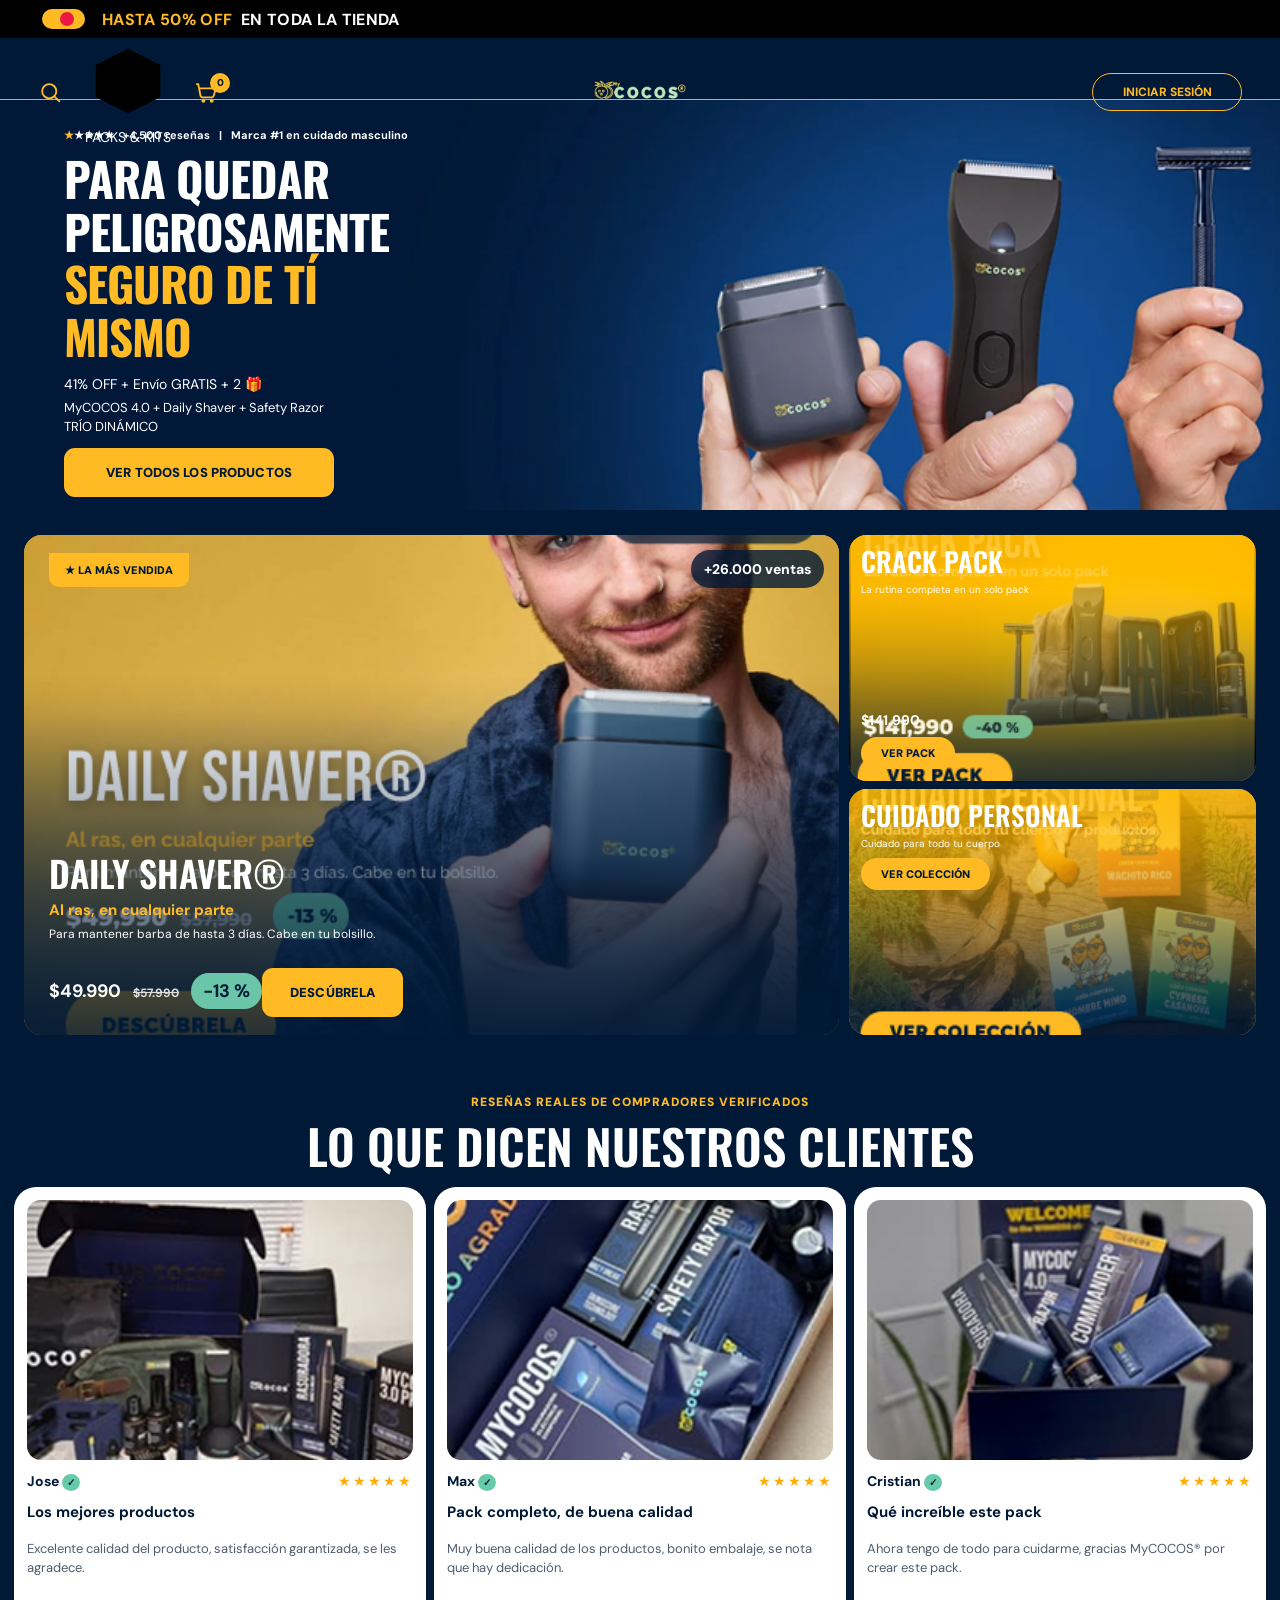
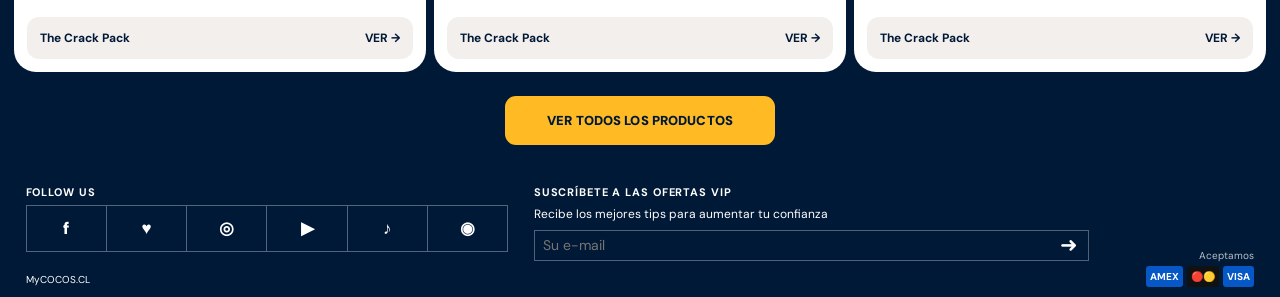
==== commit b178647f: "Add direct Packs & Kits shortcut to header" ====
--- a/index.html
+++ b/index.html
@@ -12,8 +12,8 @@
     <link
         href="https://fonts.googleapis.com/css2?family=DM+Sans:wght@400;500;600;700;800;900&family=Oswald:wght@500;600;700&display=swap"
         rel="stylesheet">
-    <link rel="stylesheet" href="static/css/style.css?v=20261113-footerfix">
-    <script src="static/js/script.js?v=20261113-homebanner" defer></script>
+    <link rel="stylesheet" href="static/css/style.css?v=20261113-polish">
+    <script src="static/js/script.js?v=20261113-polish" defer></script>
 </head>
 
 <body>
@@ -24,7 +24,7 @@
                     viewBox="0 0 24 24">
                     <circle cx="10.8" cy="10.8" r="6.8" />
                     <path d="m16 16 5 5" />
-                </svg></button><a class="header-cart" href="pages/carrito.html" aria-label="Carrito"><svg
+                </svg></button><a class="header-packs-link" href="pages/packs.html" aria-label="Ir a Packs y Kits"><svg viewBox="0 0 24 24" aria-hidden="true"><path d="M3 7.5 12 3l9 4.5v9L12 21l-9-4.5z"/><path d="M3.5 7.7 12 12l8.5-4.3M12 12v9M8 5l9 4.5"/></svg><span>PACKS &amp; KITS</span></a><a class="header-cart" href="pages/carrito.html" aria-label="Carrito"><svg
                     viewBox="0 0 24 24">
                     <path d="M3 4h2l2.2 11.1a2 2 0 0 0 2 1.6h8.7a2 2 0 0 0 1.9-1.4L22 8H6" />
                     <circle cx="10" cy="20" r="1" />
@@ -36,8 +36,26 @@
     </header>
     <nav class="mobile-nav" id="mainNav"><a href="index.html">Inicio</a><a href="pages/packs.html">Packs & Kits</a><a
             href="pages/registro.html">Registrarse</a><a href="pages/carrito.html">Carrito</a></nav>
-    <div class="search-panel" id="searchPanel" hidden><input id="siteSearch" type="search"
-            placeholder="Buscar productos..."><button id="searchGo">BUSCAR</button></div>
+    <div class="search-backdrop" id="searchBackdrop" hidden></div>
+<section class="search-panel" id="searchPanel" aria-label="Buscar productos" hidden>
+  <div class="search-panel-inner">
+    <div class="search-heading"><span class="search-kicker">ENCUENTRA TU FAVORITO</span><button class="search-close" id="searchClose" type="button" aria-label="Cerrar búsqueda">×</button></div>
+    <form class="search-form" id="searchForm" role="search">
+      <svg viewBox="0 0 24 24" aria-hidden="true"><circle cx="10.8" cy="10.8" r="6.8"/><path d="m16 16 5 5"/></svg>
+      <input id="siteSearch" type="search" placeholder="¿Qué estás buscando hoy?" autocomplete="off" aria-label="Buscar productos">
+      <button id="searchGo" type="submit">BUSCAR <span>→</span></button>
+    </form>
+    <div class="search-suggestions"><span class="suggestion-title">BÚSQUEDAS POPULARES</span>
+      <div class="suggestion-chips">
+        <button type="button" data-search-term="rasuradora">Rasuradoras</button>
+        <button type="button" data-search-term="pack">Packs</button>
+        <button type="button" data-search-term="daily">Daily Shaver</button>
+        <button type="button" data-search-term="jabones">Jabones</button>
+      </div>
+    </div>
+    <p class="search-hint">Presiona Enter para ver los resultados en Packs & Kits.</p>
+  </div>
+</section>
     <main class="page-shell">
         <section class="home-hero">
             <div class="hero-copy">
--- a/static/css/style.css
+++ b/static/css/style.css
@@ -223,3 +223,78 @@
  .payments{max-width:75px;gap:2px}
  .payments b{font-size:6px;padding:2px}
 }
+
+
+/* PACKS & KITS: limitar el tamaño de las tarjetas para evitar ampliar imágenes pequeñas */
+.packs-page .product-grid{
+  grid-template-columns:repeat(2,minmax(0,420px));
+  justify-content:center;
+  column-gap:clamp(22px,5vw,64px);
+  row-gap:32px;
+}
+.packs-page .product-card{width:100%;max-width:420px;margin-inline:auto}
+.packs-page .product-photo{width:100%;aspect-ratio:1/1}
+.packs-page .product-photo img{width:100%;height:100%;object-fit:contain}
+@media(max-width:650px){
+  .packs-page .product-grid{grid-template-columns:repeat(2,minmax(0,1fr));column-gap:12px;row-gap:22px}
+  .packs-page .product-card{max-width:none}
+}
+
+
+/* EXPERIENCIA DE BÚSQUEDA: panel amplio, sugerencias y microinteracciones */
+.search-backdrop{position:fixed;inset:0;background:rgba(0,10,24,.68);backdrop-filter:blur(5px);z-index:40;opacity:0;animation:fadeIn .22s ease forwards}
+.search-panel{position:fixed;top:calc(var(--search-top, 112px));left:50%;right:auto;width:min(760px,calc(100vw - 36px));transform:translate(-50%,-12px) scale(.985);z-index:41;background:#fff;color:var(--blue);padding:0;border:1px solid rgba(255,186,36,.5);border-radius:22px;box-shadow:0 24px 80px rgba(0,0,0,.34);overflow:hidden;opacity:0;animation:searchEnter .28s cubic-bezier(.2,.8,.2,1) forwards}
+.search-panel-inner{padding:26px 30px 22px}
+.search-heading{display:flex;align-items:center;justify-content:space-between;margin-bottom:16px}
+.search-kicker,.suggestion-title{font-size:10px;font-weight:900;letter-spacing:.16em;color:#748197}
+.search-close{border:0;background:#f1f4f8;color:var(--blue);width:34px;height:34px;border-radius:50%;font-size:24px;line-height:1;transition:background .2s,transform .2s}
+.search-close:hover{background:#ffe7a8;transform:rotate(90deg)}
+.search-form{height:66px;display:flex;align-items:center;gap:14px;padding:7px 8px 7px 18px;border:2px solid #e4e9ef;border-radius:15px;transition:border-color .2s,box-shadow .2s}
+.search-form:focus-within{border-color:var(--gold);box-shadow:0 0 0 4px rgba(255,186,36,.16)}
+.search-form>svg{width:24px;height:24px;flex:0 0 auto;fill:none;stroke:#718096;stroke-width:1.8}
+.search-form input{border:0;outline:0;min-width:0;flex:1;height:100%;color:var(--blue);font-size:17px;font-weight:600;background:transparent}
+.search-form input::placeholder{color:#9aa5b3;font-weight:500}
+.search-form button{height:48px;padding:0 22px;border:0;border-radius:10px;background:var(--gold);color:var(--blue);font-size:11px;font-weight:900;letter-spacing:.04em;transition:transform .2s,background .2s,box-shadow .2s}
+.search-form button span{font-size:17px;margin-left:8px}
+.search-form button:hover{background:#ffc943;transform:translateY(-2px);box-shadow:0 6px 15px #ffba244d}
+.search-suggestions{margin-top:22px}
+.suggestion-title{display:block;margin-bottom:11px}
+.suggestion-chips{display:flex;flex-wrap:wrap;gap:9px}
+.suggestion-chips button{border:1px solid #e1e7ee;background:#f7f9fb;color:#33445b;border-radius:30px;padding:9px 15px;font-size:12px;font-weight:700;transition:all .2s}
+.suggestion-chips button:hover{border-color:var(--gold);background:#fff5d9;color:var(--blue);transform:translateY(-2px)}
+.search-hint{margin:17px 0 0;color:#8b96a5;font-size:11px}
+body.search-open{overflow:hidden}
+@keyframes searchEnter{to{opacity:1;transform:translate(-50%,0) scale(1)}}
+@keyframes fadeIn{to{opacity:1}}
+/* Transiciones coherentes en navegación, tarjetas, botones e imágenes */
+a,button,.product-card,.review-card,.feature-main,.feature-side article,.store-block img,.brand img,.account-link,.header-cart{transition:color .22s ease,background-color .22s ease,border-color .22s ease,box-shadow .25s ease,transform .25s ease,opacity .25s ease}
+.yellow-button,.add-button,.cart-return,.store-block a{transition:transform .22s ease,box-shadow .22s ease,filter .22s ease}
+.yellow-button:hover,.add-button:hover,.cart-return:hover,.store-block a:hover{transform:translateY(-3px);box-shadow:0 9px 20px rgba(0,0,0,.2);filter:brightness(1.04)}
+.product-card{animation:softRise .55s both}
+.product-photo img{transition:transform .45s cubic-bezier(.2,.7,.2,1)}
+.product-card:hover .product-photo img{transform:scale(1.045)}
+.product-card:hover .product-photo{box-shadow:0 12px 28px rgba(0,0,0,.18)}
+.review-card:hover,.feature-main:hover,.feature-side article:hover{transform:translateY(-5px);box-shadow:0 14px 30px rgba(0,0,0,.22)}
+.review-card>img,.feature-main>img,.feature-side article>img{transition:transform .5s ease}
+.review-card:hover>img,.feature-main:hover>img,.feature-side article:hover>img{transform:scale(1.025)}
+.social-icons a:hover{background:var(--gold);color:var(--blue)}
+.mobile-nav a:hover{color:var(--gold);transform:translateX(4px)}
+.site-header .icon-button:hover,.header-cart:hover{transform:scale(1.12);color:#fff}
+.account-link:hover{background:var(--gold);color:var(--blue);transform:translateY(-2px)}
+.sale-switch i{animation:switchPulse 2.8s ease-in-out infinite}
+@keyframes softRise{from{opacity:0;transform:translateY(12px)}to{opacity:1;transform:translateY(0)}}
+@keyframes switchPulse{50%{transform:translateX(3px)}}
+@media(max-width:650px){
+ .search-panel{top:70px;width:calc(100vw - 22px);border-radius:17px}
+ .search-panel-inner{padding:19px 17px 17px}
+ .search-form{height:56px;gap:9px;padding-left:12px}
+ .search-form input{font-size:14px}
+ .search-form button{height:42px;padding:0 13px;font-size:9px}
+ .search-form button span{margin-left:3px}
+ .search-suggestions{margin-top:17px}
+ .suggestion-chips{gap:7px}
+ .suggestion-chips button{font-size:10px;padding:8px 11px}
+}
+@media(prefers-reduced-motion:reduce){
+ *,*::before,*::after{scroll-behavior:auto!important;animation-duration:.01ms!important;animation-iteration-count:1!important;transition-duration:.01ms!important}
+}
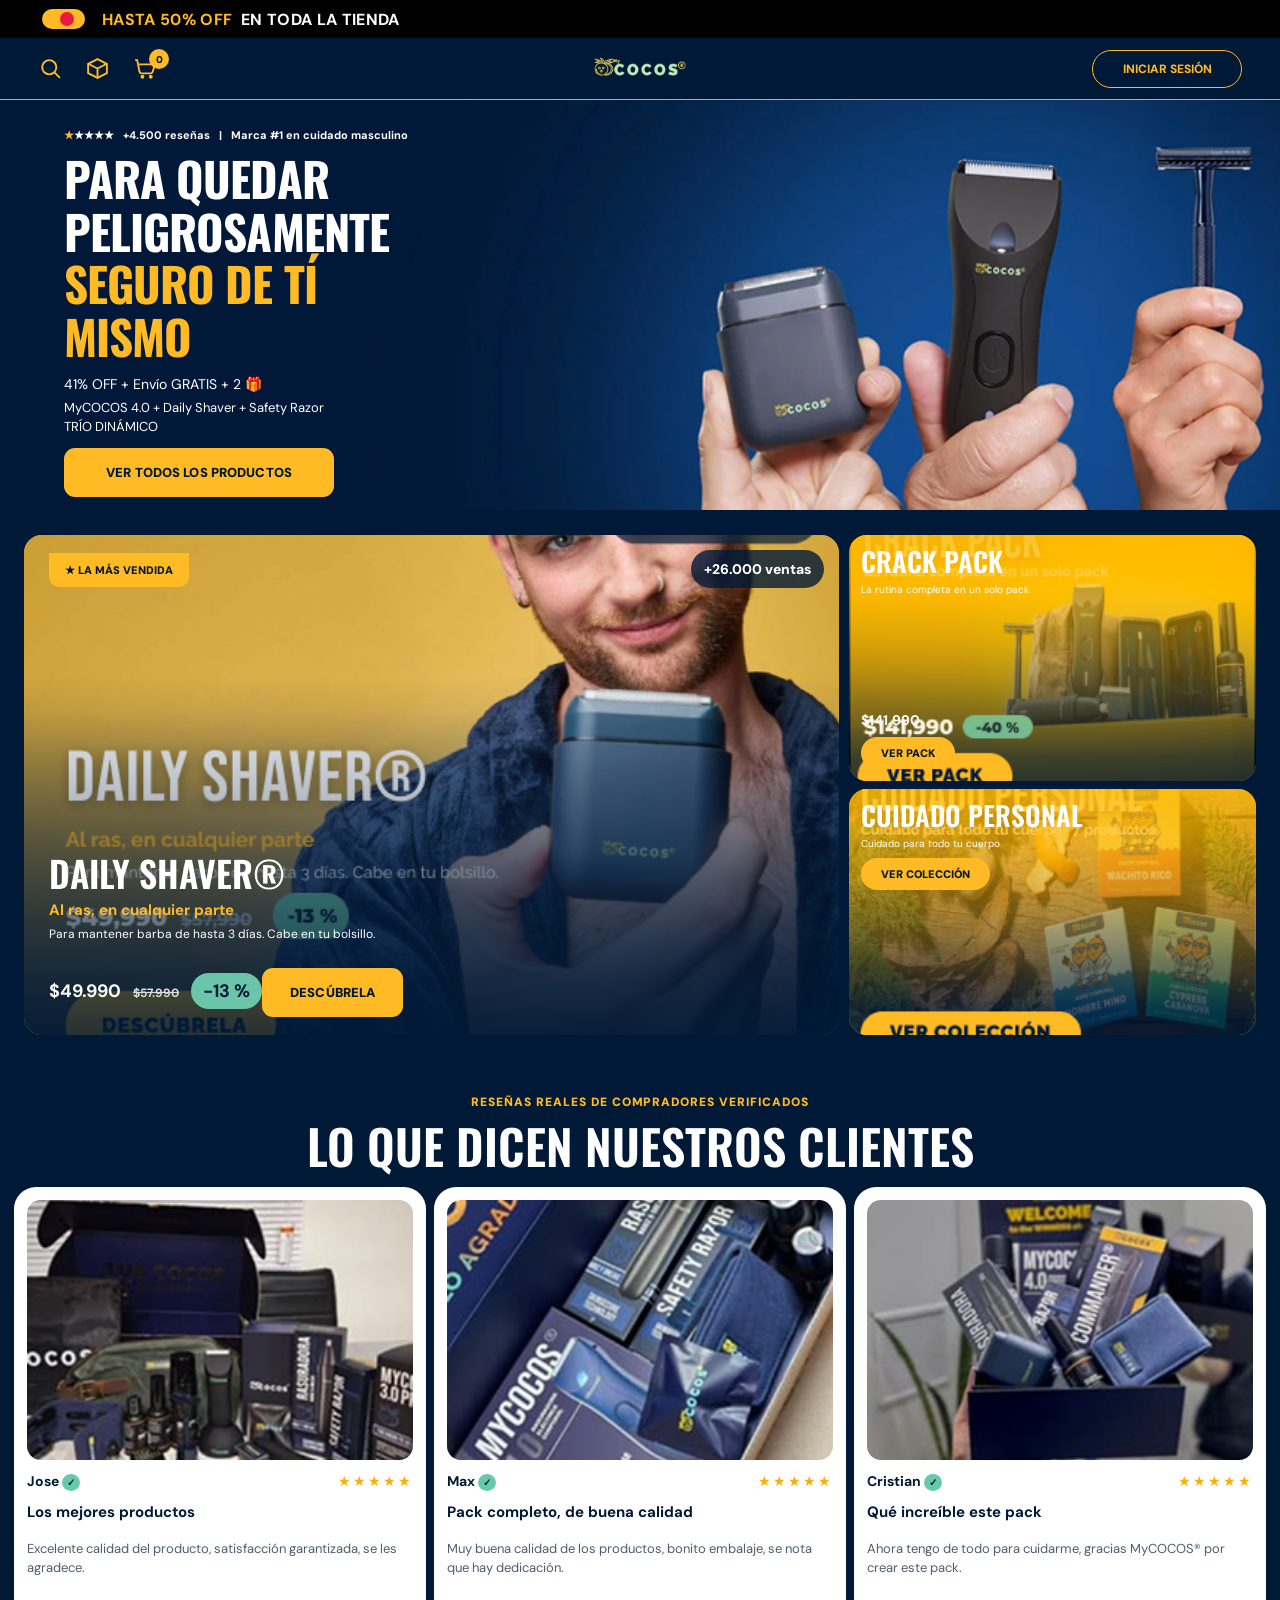
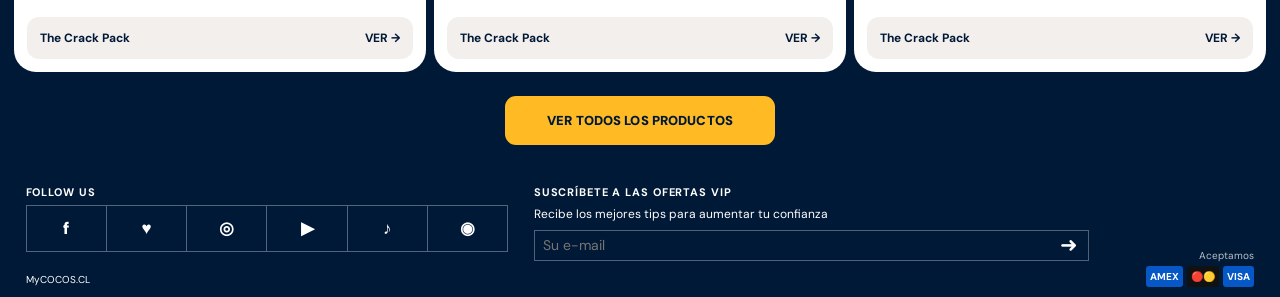
==== commit 143ebfad: "Match Packs & Kits header icon to existing controls" ====
--- a/index.html
+++ b/index.html
@@ -24,7 +24,7 @@
                     viewBox="0 0 24 24">
                     <circle cx="10.8" cy="10.8" r="6.8" />
                     <path d="m16 16 5 5" />
-                </svg></button><a class="header-packs-link" href="pages/packs.html" aria-label="Ir a Packs y Kits"><svg viewBox="0 0 24 24" aria-hidden="true"><path d="M3 7.5 12 3l9 4.5v9L12 21l-9-4.5z"/><path d="M3.5 7.7 12 12l8.5-4.3M12 12v9M8 5l9 4.5"/></svg><span>PACKS &amp; KITS</span></a><a class="header-cart" href="pages/carrito.html" aria-label="Carrito"><svg
+                </svg></button><a class="header-packs-link" href="pages/packs.html" aria-label="Packs y Kits" title="Packs & Kits"><svg viewBox="0 0 24 24" aria-hidden="true"><path d="M3 7.5 12 3l9 4.5v9L12 21l-9-4.5z"/><path d="M3.5 7.7 12 12l8.5-4.3M12 12v9"/></svg></a><a class="header-cart" href="pages/carrito.html" aria-label="Carrito"><svg
                     viewBox="0 0 24 24">
                     <path d="M3 4h2l2.2 11.1a2 2 0 0 0 2 1.6h8.7a2 2 0 0 0 1.9-1.4L22 8H6" />
                     <circle cx="10" cy="20" r="1" />
--- a/static/css/style.css
+++ b/static/css/style.css
@@ -1,7 +1,7 @@
 :root{--blue:#001936;--gold:#ffba24;--ink:#050505;--white:#fff;--mint:#c7e8c7;--font:'DM Sans',Arial,sans-serif;--display:'Oswald',Impact,sans-serif}
 *{box-sizing:border-box}html{scroll-behavior:smooth}body{margin:0;background:var(--blue);color:#fff;font-family:var(--font);font-size:14px}a{color:inherit;text-decoration:none}button,input{font:inherit}button{cursor:pointer}[hidden]{display:none!important}
 .sale-bar{height:38px;background:#000;display:flex;align-items:center;gap:9px;padding:0 clamp(18px,4.3vw,42px);font-size:clamp(11px,1.6vw,16px);font-weight:900;letter-spacing:.02em}.sale-bar strong{color:var(--gold)}.sale-switch{width:43px;height:20px;border-radius:20px;background:var(--gold);display:inline-flex;align-items:center;padding:3px;margin-right:8px}.sale-switch i{width:14px;height:14px;border-radius:50%;background:#ed1745;margin-left:15px}
-.site-header{height:62px;background:var(--blue);display:grid;grid-template-columns:1fr 1fr 1fr;align-items:center;padding:0 clamp(18px,4vw,38px);border-bottom:1px solid rgba(255,255,255,.65);position:relative;z-index:10}.header-left{display:flex;align-items:center;gap:22px}.icon-button,.header-cart{border:0;background:none;color:var(--gold);padding:0;display:flex;align-items:center;position:relative}.icon-button svg,.header-cart svg{width:25px;height:25px;fill:none;stroke:currentColor;stroke-width:1.8}.header-cart span{position:absolute;left:17px;top:-7px;background:var(--gold);color:var(--blue);width:20px;height:20px;border-radius:50%;display:grid;place-items:center;font-size:10px;font-weight:900}.brand{justify-self:center;display:flex;align-items:center}.brand img{width:165px;height:48px;object-fit:contain}.account-link{justify-self:end;border:1px solid var(--gold);border-radius:30px;color:var(--gold);font-size:12px;font-weight:800;padding:10px 28px;min-width:150px;text-align:center}.menu-toggle{display:none}.mobile-nav{display:none}.search-panel{position:absolute;right:20px;top:100px;z-index:20;background:#fff;padding:12px;box-shadow:0 5px 20px #0004}.search-panel input{padding:12px;border:1px solid #ddd}.search-panel button{padding:12px;background:var(--gold);border:0;font-weight:800}
+.site-header{height:62px;background:var(--blue);display:grid;grid-template-columns:1fr 1fr 1fr;align-items:center;padding:0 clamp(18px,4vw,38px);border-bottom:1px solid rgba(255,255,255,.65);position:relative;z-index:10}.header-left{display:flex;align-items:center;gap:22px}.icon-button,.header-cart,.header-packs-link{border:0;background:none;color:var(--gold);padding:0;display:flex;align-items:center;position:relative}.icon-button svg,.header-cart svg,.header-packs-link svg{width:25px;height:25px;fill:none;stroke:currentColor;stroke-width:1.8}.header-cart span{position:absolute;left:17px;top:-7px;background:var(--gold);color:var(--blue);width:20px;height:20px;border-radius:50%;display:grid;place-items:center;font-size:10px;font-weight:900}.brand{justify-self:center;display:flex;align-items:center}.brand img{width:165px;height:48px;object-fit:contain}.account-link{justify-self:end;border:1px solid var(--gold);border-radius:30px;color:var(--gold);font-size:12px;font-weight:800;padding:10px 28px;min-width:150px;text-align:center}.menu-toggle{display:none}.mobile-nav{display:none}.search-panel{position:absolute;right:20px;top:100px;z-index:20;background:#fff;padding:12px;box-shadow:0 5px 20px #0004}.search-panel input{padding:12px;border:1px solid #ddd}.search-panel button{padding:12px;background:var(--gold);border:0;font-weight:800}
 .page-section{display:block}
 .home-hero{min-height:390px;display:grid;grid-template-columns:48% 52%;align-items:center;position:relative;overflow:hidden;padding:28px clamp(24px,10.2vw,90px);background:radial-gradient(ellipse at 80% 50%,#124b88 0,#062d59 45%,var(--blue) 78%)}.hero-copy{position:relative;z-index:2}.hero-rating{font-size:11px;font-weight:700;margin:0 0 12px}.hero-rating:first-letter{color:var(--gold)}.home-hero h1{font:700 clamp(35px,4.3vw,47px)/1.32 var(--display);margin:0;letter-spacing:-.02em}.home-hero h1 em{font-style:normal;color:var(--gold)}.hero-offer{margin:7px 0 0;font-size:14px}.hero-products{margin:4px 0 15px;font-size:13px;line-height:1.4}.hero-image{height:100%;min-height:320px;display:flex;align-items:center;justify-content:center}.hero-image img{width:100%;height:100%;max-height:380px;object-fit:contain}.yellow-button{display:inline-flex;align-items:center;justify-content:center;background:var(--gold);color:var(--blue);font-weight:900;border-radius:11px;padding:16px 28px;font-size:13px;letter-spacing:.01em}.hero-copy .yellow-button{position:absolute;right:-410px;bottom:-48px;min-width:270px}
 .home-feature-grid{padding:25px clamp(18px,3vw,24px);display:grid;grid-template-columns:2fr 1fr;gap:8px;background:var(--blue)}.feature-main,.feature-side article{position:relative;overflow:hidden;border-radius:18px;min-height:400px;background:#d5a32d}.feature-main>img{width:100%;height:100%;position:absolute;inset:0;object-fit:cover}.feature-overlay{position:absolute;inset:0;padding:18px 25px;display:flex;flex-direction:column;justify-content:space-between;background:linear-gradient(0deg,#001936d9,transparent 72%)}.ribbon{background:var(--gold);color:var(--blue);padding:10px 16px;border-radius:0 0 10px 10px;align-self:flex-start;font-weight:900;font-size:11px}.sales-pill{position:absolute;right:15px;top:15px;background:#001936c9;border-radius:20px;padding:10px 13px;font-weight:800}.feature-overlay h2,.feature-side h2{font:600 36px/1.05 var(--display);margin:0 0 8px}.feature-overlay h3{color:var(--gold);font-size:15px;margin:0 0 6px}.feature-overlay p{font-size:12px;margin:0 0 8px}.feature-overlay strong{font-size:18px}.feature-overlay del{font-size:12px;color:#ddd;margin-left:8px}.feature-overlay strong i{font-style:normal;background:#6bc6a9;color:var(--blue);padding:6px 12px;border-radius:18px;margin-left:8px}.feature-overlay .yellow-button{margin-top:18px}.feature-side{display:grid;grid-template-rows:1fr 1fr;gap:8px}.feature-side article{min-height:196px}.feature-side article>img{width:100%;height:100%;position:absolute;inset:0;object-fit:cover}.feature-side article:after{content:"";position:absolute;inset:0;background:linear-gradient(180deg,#ffb900d9,transparent 90%)}.feature-side article div{position:absolute;z-index:1;inset:12px;display:flex;flex-direction:column;align-items:flex-start}.feature-side h2{font-size:27px}.feature-side p{font-size:10px;margin:0}.feature-side strong{margin-top:auto;font-size:14px}.feature-side a{background:var(--gold);color:var(--blue);padding:9px 20px;border-radius:20px;font-size:11px;font-weight:900;margin-top:8px}
@@ -279,7 +279,7 @@
 .review-card:hover>img,.feature-main:hover>img,.feature-side article:hover>img{transform:scale(1.025)}
 .social-icons a:hover{background:var(--gold);color:var(--blue)}
 .mobile-nav a:hover{color:var(--gold);transform:translateX(4px)}
-.site-header .icon-button:hover,.header-cart:hover{transform:scale(1.12);color:#fff}
+.site-header .icon-button:hover,.site-header .header-packs-link:hover,.header-cart:hover{transform:scale(1.12);color:#fff}
 .account-link:hover{background:var(--gold);color:var(--blue);transform:translateY(-2px)}
 .sale-switch i{animation:switchPulse 2.8s ease-in-out infinite}
 @keyframes softRise{from{opacity:0;transform:translateY(12px)}to{opacity:1;transform:translateY(0)}}
@@ -298,3 +298,6 @@
 @media(prefers-reduced-motion:reduce){
  *,*::before,*::after{scroll-behavior:auto!important;animation-duration:.01ms!important;animation-iteration-count:1!important;transition-duration:.01ms!important}
 }
+
+/* El acceso a Packs & Kits usa exactamente el mismo tratamiento que los iconos del header */
+.header-packs-link{color:var(--gold);text-decoration:none;flex:0 0 auto}
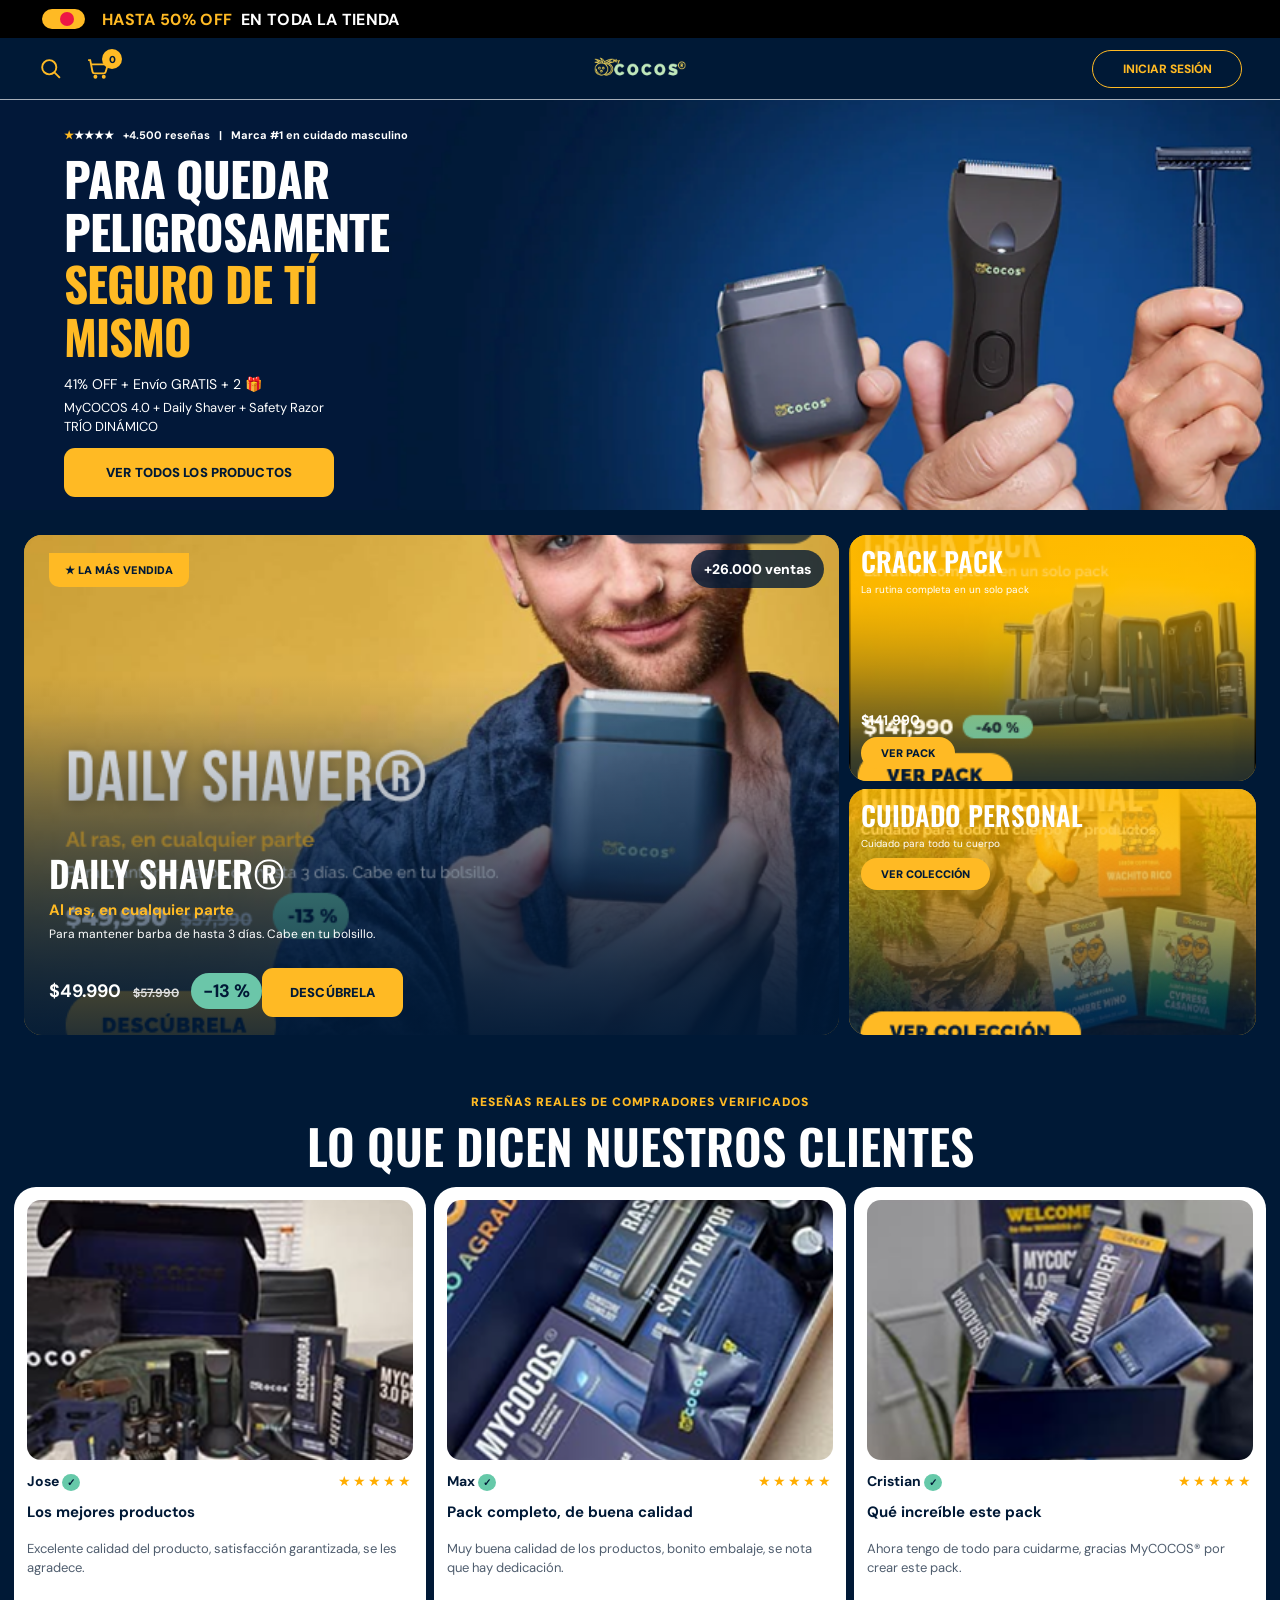
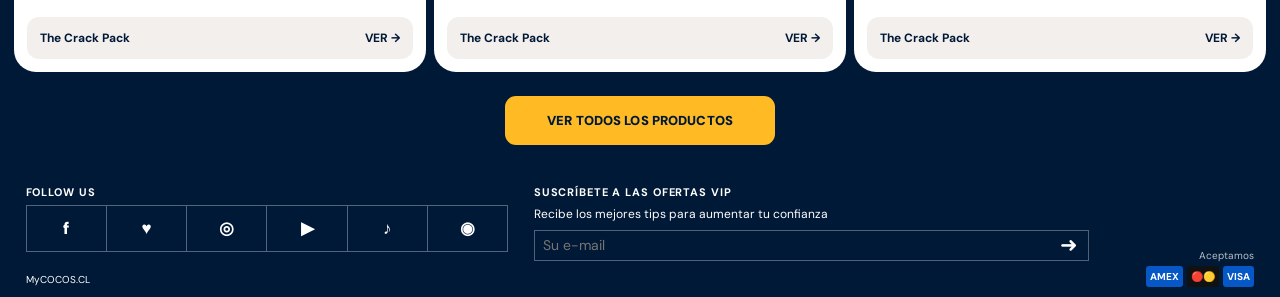
==== commit 90164d17: "Remove Packs & Kits shortcut from header" ====
--- a/index.html
+++ b/index.html
@@ -24,7 +24,7 @@
                     viewBox="0 0 24 24">
                     <circle cx="10.8" cy="10.8" r="6.8" />
                     <path d="m16 16 5 5" />
-                </svg></button><a class="header-packs-link" href="pages/packs.html" aria-label="Packs y Kits" title="Packs & Kits"><svg viewBox="0 0 24 24" aria-hidden="true"><path d="M3 7.5 12 3l9 4.5v9L12 21l-9-4.5z"/><path d="M3.5 7.7 12 12l8.5-4.3M12 12v9"/></svg></a><a class="header-cart" href="pages/carrito.html" aria-label="Carrito"><svg
+                </svg></button><a class="header-cart" href="pages/carrito.html" aria-label="Carrito"><svg
                     viewBox="0 0 24 24">
                     <path d="M3 4h2l2.2 11.1a2 2 0 0 0 2 1.6h8.7a2 2 0 0 0 1.9-1.4L22 8H6" />
                     <circle cx="10" cy="20" r="1" />
--- a/static/css/style.css
+++ b/static/css/style.css
@@ -1,7 +1,7 @@
 :root{--blue:#001936;--gold:#ffba24;--ink:#050505;--white:#fff;--mint:#c7e8c7;--font:'DM Sans',Arial,sans-serif;--display:'Oswald',Impact,sans-serif}
 *{box-sizing:border-box}html{scroll-behavior:smooth}body{margin:0;background:var(--blue);color:#fff;font-family:var(--font);font-size:14px}a{color:inherit;text-decoration:none}button,input{font:inherit}button{cursor:pointer}[hidden]{display:none!important}
 .sale-bar{height:38px;background:#000;display:flex;align-items:center;gap:9px;padding:0 clamp(18px,4.3vw,42px);font-size:clamp(11px,1.6vw,16px);font-weight:900;letter-spacing:.02em}.sale-bar strong{color:var(--gold)}.sale-switch{width:43px;height:20px;border-radius:20px;background:var(--gold);display:inline-flex;align-items:center;padding:3px;margin-right:8px}.sale-switch i{width:14px;height:14px;border-radius:50%;background:#ed1745;margin-left:15px}
-.site-header{height:62px;background:var(--blue);display:grid;grid-template-columns:1fr 1fr 1fr;align-items:center;padding:0 clamp(18px,4vw,38px);border-bottom:1px solid rgba(255,255,255,.65);position:relative;z-index:10}.header-left{display:flex;align-items:center;gap:22px}.icon-button,.header-cart,.header-packs-link{border:0;background:none;color:var(--gold);padding:0;display:flex;align-items:center;position:relative}.icon-button svg,.header-cart svg,.header-packs-link svg{width:25px;height:25px;fill:none;stroke:currentColor;stroke-width:1.8}.header-cart span{position:absolute;left:17px;top:-7px;background:var(--gold);color:var(--blue);width:20px;height:20px;border-radius:50%;display:grid;place-items:center;font-size:10px;font-weight:900}.brand{justify-self:center;display:flex;align-items:center}.brand img{width:165px;height:48px;object-fit:contain}.account-link{justify-self:end;border:1px solid var(--gold);border-radius:30px;color:var(--gold);font-size:12px;font-weight:800;padding:10px 28px;min-width:150px;text-align:center}.menu-toggle{display:none}.mobile-nav{display:none}.search-panel{position:absolute;right:20px;top:100px;z-index:20;background:#fff;padding:12px;box-shadow:0 5px 20px #0004}.search-panel input{padding:12px;border:1px solid #ddd}.search-panel button{padding:12px;background:var(--gold);border:0;font-weight:800}
+.site-header{height:62px;background:var(--blue);display:grid;grid-template-columns:1fr 1fr 1fr;align-items:center;padding:0 clamp(18px,4vw,38px);border-bottom:1px solid rgba(255,255,255,.65);position:relative;z-index:10}.header-left{display:flex;align-items:center;gap:22px}.icon-button,.header-cart{border:0;background:none;color:var(--gold);padding:0;display:flex;align-items:center;position:relative}.icon-button svg,.header-cart svg{width:25px;height:25px;fill:none;stroke:currentColor;stroke-width:1.8}.header-cart span{position:absolute;left:17px;top:-7px;background:var(--gold);color:var(--blue);width:20px;height:20px;border-radius:50%;display:grid;place-items:center;font-size:10px;font-weight:900}.brand{justify-self:center;display:flex;align-items:center}.brand img{width:165px;height:48px;object-fit:contain}.account-link{justify-self:end;border:1px solid var(--gold);border-radius:30px;color:var(--gold);font-size:12px;font-weight:800;padding:10px 28px;min-width:150px;text-align:center}.menu-toggle{display:none}.mobile-nav{display:none}.search-panel{position:absolute;right:20px;top:100px;z-index:20;background:#fff;padding:12px;box-shadow:0 5px 20px #0004}.search-panel input{padding:12px;border:1px solid #ddd}.search-panel button{padding:12px;background:var(--gold);border:0;font-weight:800}
 .page-section{display:block}
 .home-hero{min-height:390px;display:grid;grid-template-columns:48% 52%;align-items:center;position:relative;overflow:hidden;padding:28px clamp(24px,10.2vw,90px);background:radial-gradient(ellipse at 80% 50%,#124b88 0,#062d59 45%,var(--blue) 78%)}.hero-copy{position:relative;z-index:2}.hero-rating{font-size:11px;font-weight:700;margin:0 0 12px}.hero-rating:first-letter{color:var(--gold)}.home-hero h1{font:700 clamp(35px,4.3vw,47px)/1.32 var(--display);margin:0;letter-spacing:-.02em}.home-hero h1 em{font-style:normal;color:var(--gold)}.hero-offer{margin:7px 0 0;font-size:14px}.hero-products{margin:4px 0 15px;font-size:13px;line-height:1.4}.hero-image{height:100%;min-height:320px;display:flex;align-items:center;justify-content:center}.hero-image img{width:100%;height:100%;max-height:380px;object-fit:contain}.yellow-button{display:inline-flex;align-items:center;justify-content:center;background:var(--gold);color:var(--blue);font-weight:900;border-radius:11px;padding:16px 28px;font-size:13px;letter-spacing:.01em}.hero-copy .yellow-button{position:absolute;right:-410px;bottom:-48px;min-width:270px}
 .home-feature-grid{padding:25px clamp(18px,3vw,24px);display:grid;grid-template-columns:2fr 1fr;gap:8px;background:var(--blue)}.feature-main,.feature-side article{position:relative;overflow:hidden;border-radius:18px;min-height:400px;background:#d5a32d}.feature-main>img{width:100%;height:100%;position:absolute;inset:0;object-fit:cover}.feature-overlay{position:absolute;inset:0;padding:18px 25px;display:flex;flex-direction:column;justify-content:space-between;background:linear-gradient(0deg,#001936d9,transparent 72%)}.ribbon{background:var(--gold);color:var(--blue);padding:10px 16px;border-radius:0 0 10px 10px;align-self:flex-start;font-weight:900;font-size:11px}.sales-pill{position:absolute;right:15px;top:15px;background:#001936c9;border-radius:20px;padding:10px 13px;font-weight:800}.feature-overlay h2,.feature-side h2{font:600 36px/1.05 var(--display);margin:0 0 8px}.feature-overlay h3{color:var(--gold);font-size:15px;margin:0 0 6px}.feature-overlay p{font-size:12px;margin:0 0 8px}.feature-overlay strong{font-size:18px}.feature-overlay del{font-size:12px;color:#ddd;margin-left:8px}.feature-overlay strong i{font-style:normal;background:#6bc6a9;color:var(--blue);padding:6px 12px;border-radius:18px;margin-left:8px}.feature-overlay .yellow-button{margin-top:18px}.feature-side{display:grid;grid-template-rows:1fr 1fr;gap:8px}.feature-side article{min-height:196px}.feature-side article>img{width:100%;height:100%;position:absolute;inset:0;object-fit:cover}.feature-side article:after{content:"";position:absolute;inset:0;background:linear-gradient(180deg,#ffb900d9,transparent 90%)}.feature-side article div{position:absolute;z-index:1;inset:12px;display:flex;flex-direction:column;align-items:flex-start}.feature-side h2{font-size:27px}.feature-side p{font-size:10px;margin:0}.feature-side strong{margin-top:auto;font-size:14px}.feature-side a{background:var(--gold);color:var(--blue);padding:9px 20px;border-radius:20px;font-size:11px;font-weight:900;margin-top:8px}
@@ -279,7 +279,7 @@
 .review-card:hover>img,.feature-main:hover>img,.feature-side article:hover>img{transform:scale(1.025)}
 .social-icons a:hover{background:var(--gold);color:var(--blue)}
 .mobile-nav a:hover{color:var(--gold);transform:translateX(4px)}
-.site-header .icon-button:hover,.site-header .header-packs-link:hover,.header-cart:hover{transform:scale(1.12);color:#fff}
+.site-header .icon-button:hover,.header-cart:hover{transform:scale(1.12);color:#fff}
 .account-link:hover{background:var(--gold);color:var(--blue);transform:translateY(-2px)}
 .sale-switch i{animation:switchPulse 2.8s ease-in-out infinite}
 @keyframes softRise{from{opacity:0;transform:translateY(12px)}to{opacity:1;transform:translateY(0)}}
@@ -299,5 +299,3 @@
  *,*::before,*::after{scroll-behavior:auto!important;animation-duration:.01ms!important;animation-iteration-count:1!important;transition-duration:.01ms!important}
 }
 
-/* El acceso a Packs & Kits usa exactamente el mismo tratamiento que los iconos del header */
-.header-packs-link{color:var(--gold);text-decoration:none;flex:0 0 auto}
